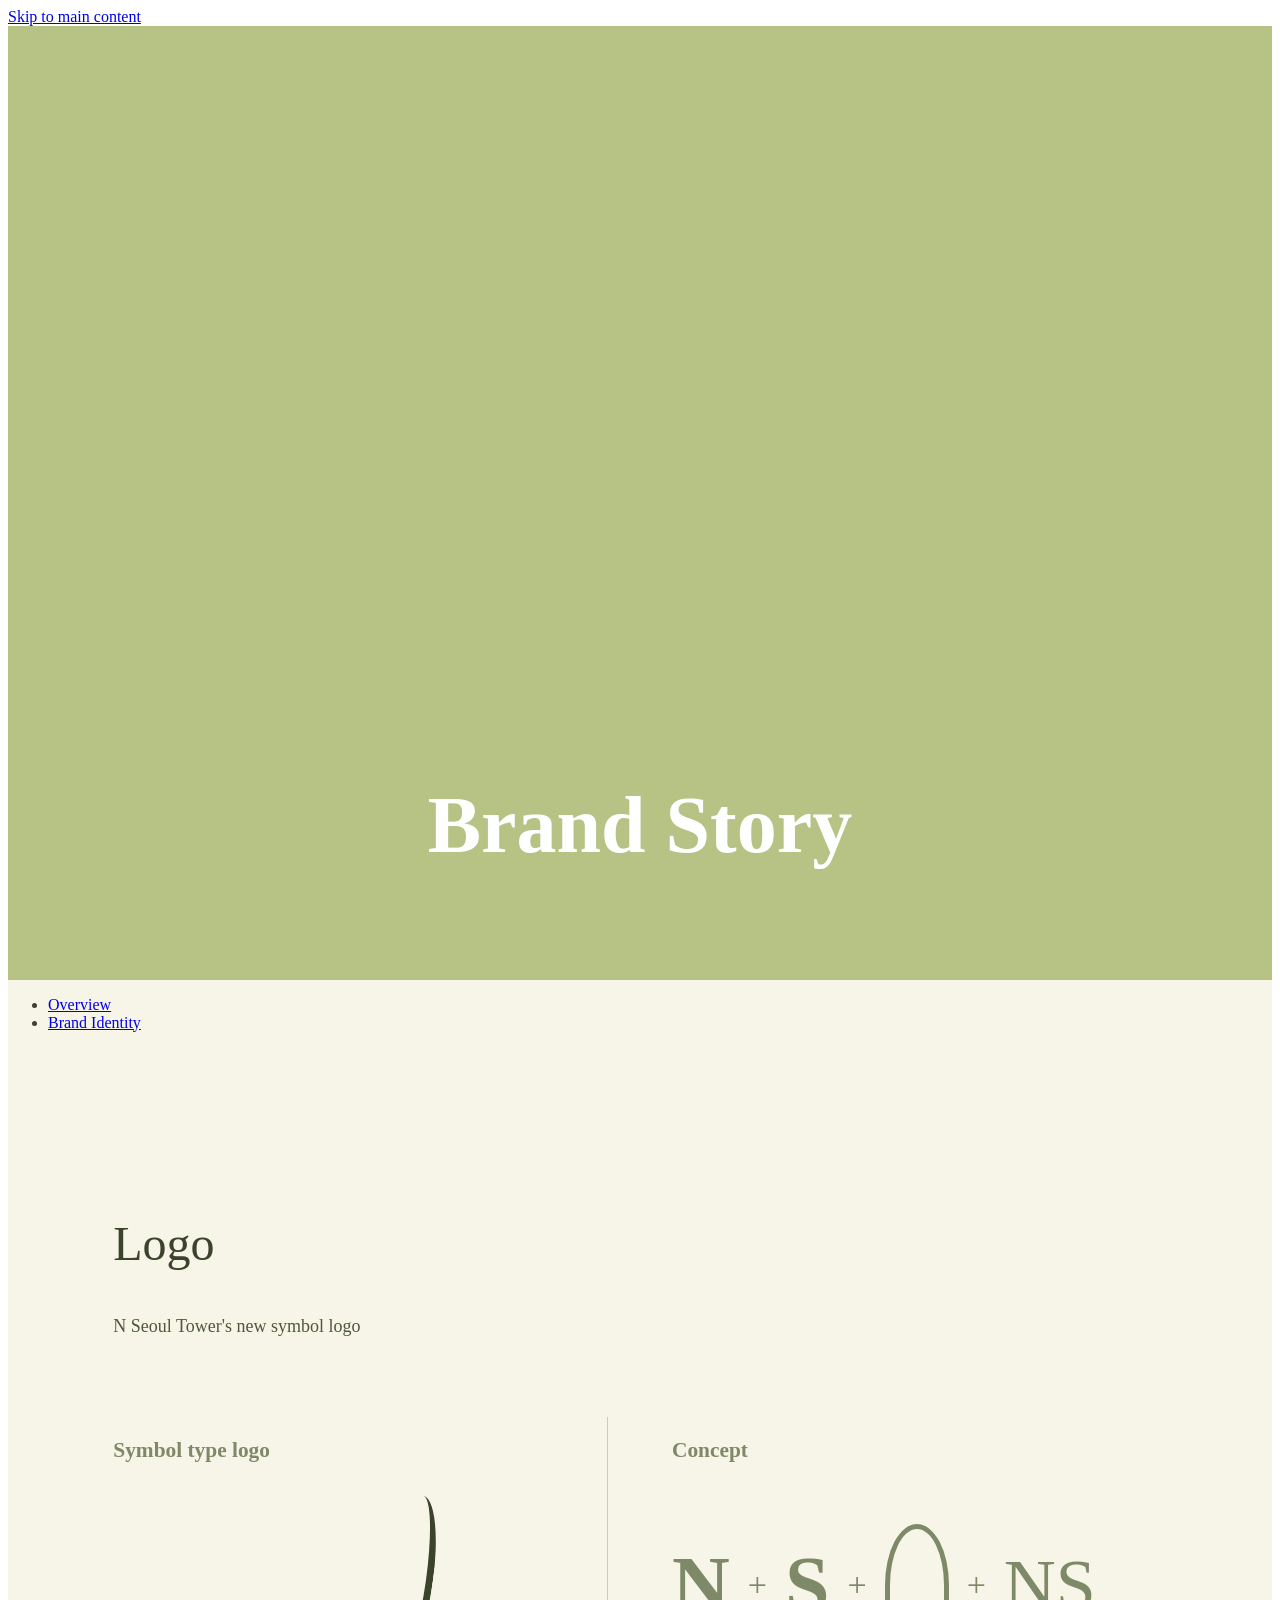
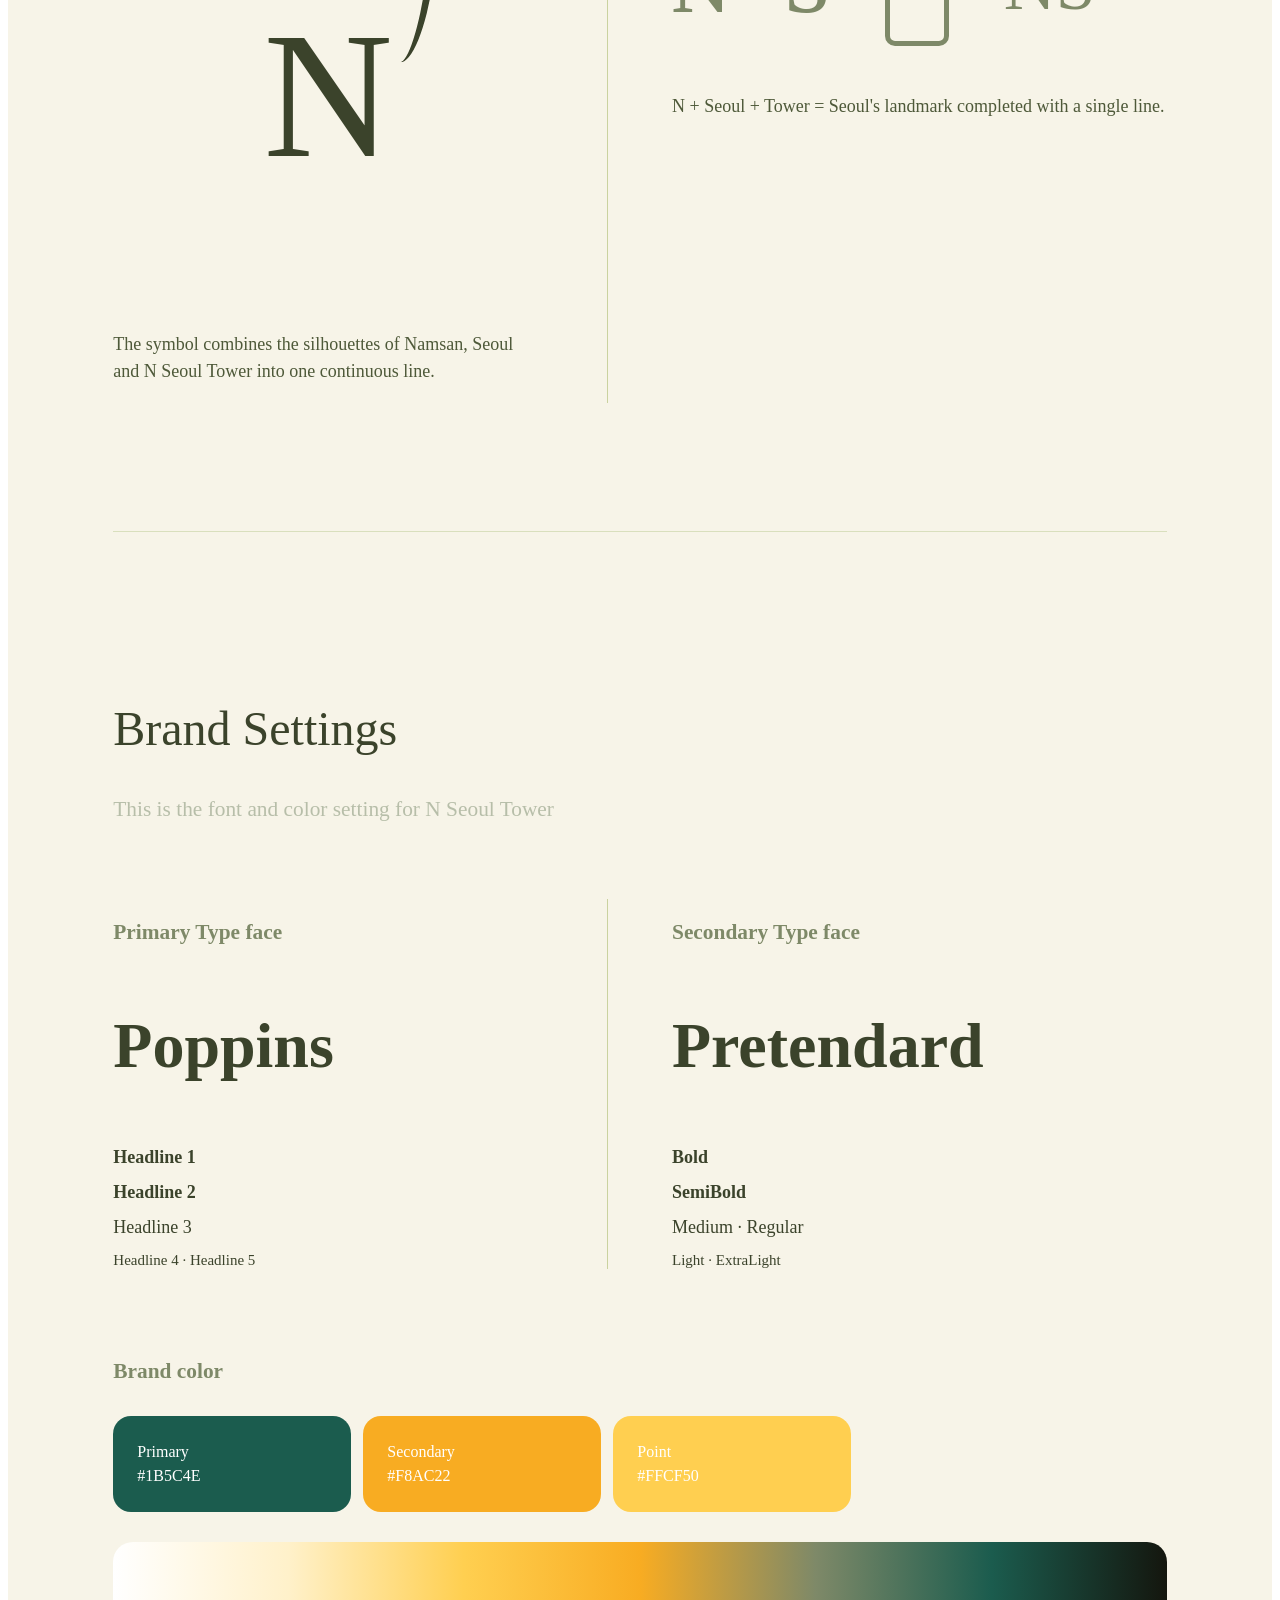
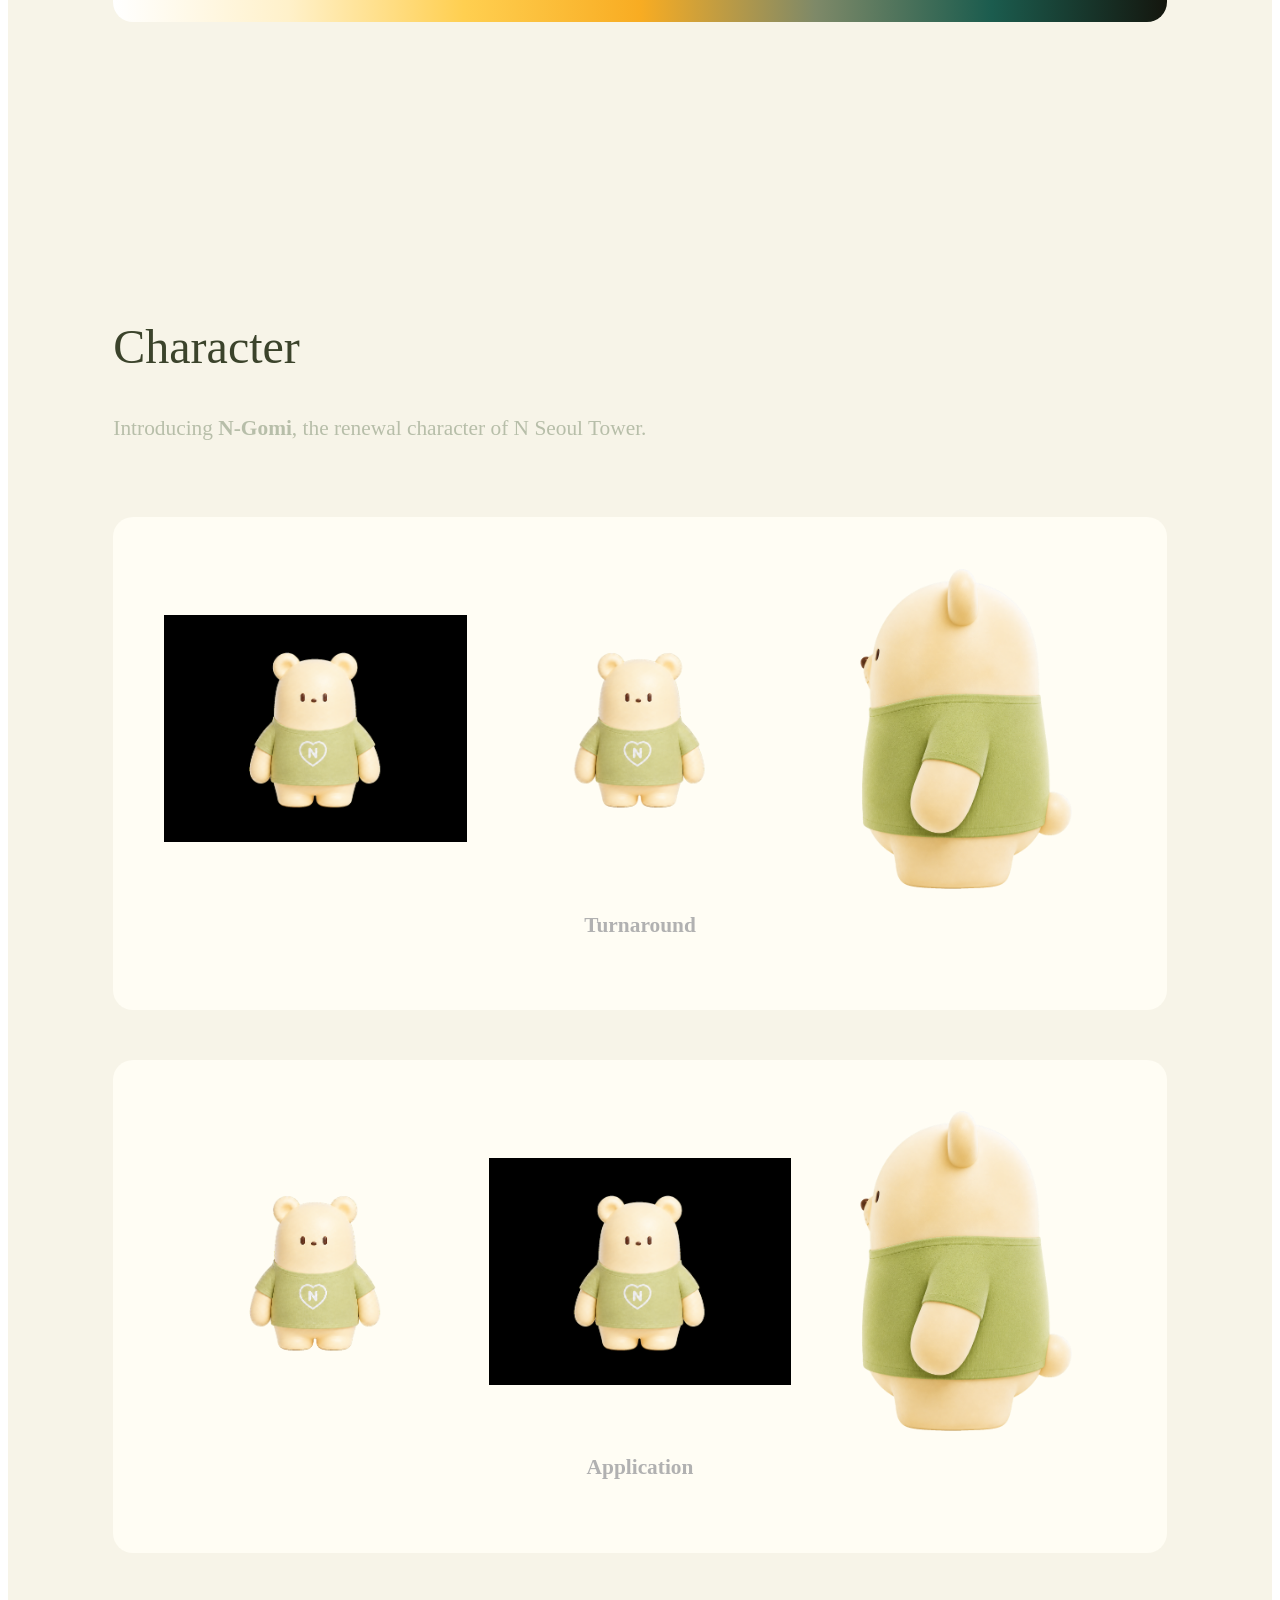
==== pages/brand_Identity.html @ c8fb91b7 "Add brand identity and history pages" ====
<!DOCTYPE html>
<html lang="en">
<head>
  <meta charset="UTF-8">
  <meta name="viewport" content="width=device-width, initial-scale=1.0">
  <title>Brand Identity | N Seoul Tower</title>
  <meta name="description" content="Explore the N Seoul Tower logo, typography, colors and N-Gomi character system.">
  <link rel="icon" type="image/svg+xml" href="../assets/favicon/favicon.svg">
  <link rel="stylesheet" href="../css/reset.css">
  <link rel="stylesheet" href="../css/common.css">
  <link rel="stylesheet" href="../css/brand_identity.css">
</head>
<body>
  <div class="site_wrapper" id="top">
    <a class="skip_link" href="#main_content">Skip to main content</a>
    <div data-sub-header></div>
    <main class="identity_page" id="main_content">
      <section class="identity_hero" aria-labelledby="identity_hero_title">
        <picture>
          <source media="(min-width: 834px)" srcset="../assets/main_visual/tablet/brand_story.webp">
          <img src="../assets/main_visual/mobile/brand_story.webp" alt="N Seoul Tower miniature scene" width="1920" height="1080">
        </picture>
        <h1 id="identity_hero_title">Brand Story</h1>
      </section>
      <nav class="subpage_tabs brand_tabs" aria-label="Brand story sections">
        <ul class="subpage_tabs_list">
          <li><a class="subpage_tab" href="./brand_story.html">Overview</a></li>
          <li><a class="subpage_tab" href="./brand_Identity.html" aria-current="page">Brand Identity</a></li>
        </ul>
      </nav>

      <section class="identity_section identity_logo" aria-labelledby="identity_logo_title" data-reveal-section>
        <header class="identity_heading"><h2 id="identity_logo_title">Logo</h2><p>N Seoul Tower's new symbol logo</p></header>
        <div class="identity_logo_grid">
          <article class="identity_logo_symbol"><h3>Symbol type logo</h3><div class="identity_mark" aria-label="N Seoul Tower symbol"><span>N</span><i></i></div><p>The symbol combines the silhouettes of Namsan, Seoul and N Seoul Tower into one continuous line.</p></article>
          <article class="identity_logo_concept"><h3>Concept</h3><div class="identity_formula"><b>N</b><span>+</span><b>S</b><span>+</span><i aria-hidden="true"></i><span>+</span><div class="identity_mini_mark">NS</div></div><p>N + Seoul + Tower = Seoul's landmark completed with a single line.</p></article>
        </div>
      </section>

      <section class="identity_section identity_settings" aria-labelledby="identity_settings_title" data-reveal-section>
        <header class="identity_heading"><h2 id="identity_settings_title">Brand Settings</h2><p>This is the font and color setting for N Seoul Tower</p></header>
        <div class="identity_type_grid">
          <article><h3>Primary Type face</h3><p class="type_display">Poppins</p><div class="type_samples"><b>Headline 1</b><strong>Headline 2</strong><span>Headline 3</span><small>Headline 4 · Headline 5</small></div></article>
          <article><h3>Secondary Type face</h3><p class="type_display type_pretendard">Pretendard</p><div class="type_samples"><b>Bold</b><strong>SemiBold</strong><span>Medium · Regular</span><small>Light · ExtraLight</small></div></article>
        </div>
        <article class="identity_colors"><h3>Brand color</h3><div class="identity_primary_colors"><span style="--swatch:#1b5c4e">Primary<br>#1B5C4E</span><span style="--swatch:#f8ac22">Secondary<br>#F8AC22</span><span style="--swatch:#ffcf50">Point<br>#FFCF50</span></div><div class="identity_color_scale" aria-label="Brand color scale"></div></article>
      </section>

      <section class="identity_section identity_character" aria-labelledby="identity_character_title" data-reveal-section>
        <header class="identity_heading"><h2 id="identity_character_title">Character</h2><p>Introducing <strong>N-Gomi</strong>, the renewal character of N Seoul Tower.</p></header>
        <article class="character_board"><div class="character_turn"><img src="../assets/brand_identity/hero.png" alt="Front view of N-Gomi" width="1365" height="1024"><img src="../assets/brand_identity/character_turn_2.png" alt="Side view of N-Gomi" width="1365" height="1024"><img src="../assets/brand_identity/character_turn_3.png" alt="Back view of N-Gomi" width="256" height="381"></div><h3>Turnaround</h3></article>
        <article class="character_board character_application"><div class="character_app_grid"><img src="../assets/brand_identity/character_turn_1.png" alt="N-Gomi application pose" width="342" height="256"><img src="../assets/brand_identity/hero.png" alt="N-Gomi basic application" width="1365" height="1024"><img src="../assets/brand_identity/character_turn_3.png" alt="N-Gomi rear application" width="256" height="381"></div><h3>Application</h3></article>
      </section>
    </main>
    <div data-common-footer></div><div data-quick-menu-mount></div><p class="link_status" data-link-status role="status" aria-live="polite"></p>
  </div>
  <script src="../js/common.js"></script>
  <script src="https://cdn.jsdelivr.net/npm/gsap@3.13.0/dist/gsap.min.js"></script>
  <script src="https://cdn.jsdelivr.net/npm/gsap@3.13.0/dist/ScrollTrigger.min.js"></script>
  <script src="../js/brand_pages.js"></script>
</body>
</html>
---- css/brand_identity.css ----
@charset "utf-8";
:root{--bi-bg:#f7f4e8;--bi-ink:#3b432b;--bi-muted:#b7bea9;--bi-green:#7e8968;--bi-card:#fffdf4}
.identity_page{overflow:hidden;background:var(--bi-bg);color:var(--bi-ink)}
.identity_hero{display:grid;place-items:center;min-height:clamp(520px,56.25vw,1080px);padding:100px 20px 48px;background:#b6c384;text-align:center}
.identity_hero picture{grid-area:1/1;display:block;width:min(72vw,1244px)}
.identity_hero img{width:100%;height:min(46vw,626px);object-fit:contain}
.identity_hero h1{grid-area:2/1;color:#fff;font-family:var(--font_title);font-size:clamp(48px,6.25vw,120px);font-weight:600;line-height:1}
.brand_tabs{position:sticky;top:0;z-index:20}
.identity_section{width:min(83.34%,1600px);margin-inline:auto;padding-block:clamp(88px,10vw,190px)}
.identity_heading{margin-bottom:clamp(48px,6vw,96px)}
.identity_heading h2{font-family:var(--font_title);font-size:clamp(42px,3.75vw,72px);font-weight:400;line-height:1.2}
.identity_heading p{margin-top:4px;color:var(--bi-muted);font-size:clamp(18px,1.67vw,32px)}
.identity_logo_grid,.identity_type_grid{display:grid;gap:clamp(40px,5vw,96px)}
.identity_logo_grid article,.identity_type_grid article{min-width:0}
.identity_logo h3,.identity_settings h3{margin-bottom:32px;color:var(--bi-green);font-family:var(--font_title);font-size:clamp(20px,1.67vw,32px)}
.identity_mark{position:relative;display:grid;place-items:center;width:min(72%,300px);aspect-ratio:3/4;margin:0 auto 36px;color:var(--bi-ink)}
.identity_mark span{font-family:var(--font_title);font-size:clamp(120px,14vw,260px);font-weight:500}
.identity_mark i{position:absolute;right:15%;top:0;width:12%;height:42%;border-right:7px solid;border-radius:50%;transform:rotate(8deg)}
.identity_logo p{color:#4e5939;font-size:18px;line-height:1.5}
.identity_formula{display:flex;flex-wrap:wrap;gap:18px;align-items:center;min-height:180px;color:var(--bi-green);font-family:var(--font_title)}
.identity_formula b{font-size:clamp(70px,6.25vw,120px)}.identity_formula span{font-size:34px}.identity_formula i{width:54px;height:112px;border:5px solid;border-radius:50% 50% 10px 10px}.identity_mini_mark{font-size:72px}
.identity_settings{border-top:1px solid #d9dfbd}
.type_display{font-family:var(--font_title);font-size:clamp(54px,5vw,96px);font-weight:600}.type_pretendard{font-family:var(--font_body)}
.type_samples{display:grid;gap:14px;margin-top:36px;font-size:clamp(18px,1.4vw,27px)}.type_samples>*{display:block}
.identity_colors{margin-top:90px}.identity_primary_colors{display:flex;flex-wrap:wrap;gap:12px}.identity_primary_colors span{min-width:190px;padding:24px;border-radius:18px;background:var(--swatch);color:#fff;line-height:1.5}
.identity_color_scale{height:80px;margin-top:30px;border-radius:20px;background:linear-gradient(90deg,#fff,#fff1ca,#ffcf50,#f8ac22,#7e8968,#1b5c4e,#14160e)}
.identity_character{padding-bottom:clamp(120px,14vw,260px)}
.character_board{margin-top:50px;padding:clamp(24px,4vw,70px);border-radius:20px;background:var(--bi-card);text-align:center}
.character_turn,.character_app_grid{display:grid;grid-template-columns:repeat(3,minmax(0,1fr));gap:22px;align-items:end}
.character_turn img,.character_app_grid img{width:100%;height:clamp(220px,25vw,420px);object-fit:contain}
.character_board h3{margin-top:24px;color:#b1b1b1;font-family:var(--font_title);font-size:clamp(20px,1.67vw,32px)}
@media(min-width:834px){.identity_logo_grid,.identity_type_grid{grid-template-columns:repeat(2,minmax(0,1fr))}.identity_logo_grid>:first-child,.identity_type_grid>:first-child{padding-right:clamp(30px,5vw,90px);border-right:1px solid #cad29f}}
@media(max-width:833px){.identity_hero picture{width:100%}.identity_hero img{height:360px}.identity_section{width:auto;margin:0 20px}.character_turn,.character_app_grid{grid-template-columns:1fr}.character_turn img,.character_app_grid img{height:260px}.identity_color_scale{height:180px;background:linear-gradient(#fff,#fff1ca,#ffcf50,#f8ac22,#7e8968,#1b5c4e,#14160e)}}
@media(prefers-reduced-motion:reduce){.identity_page *{animation:none!important;transition:none!important}}
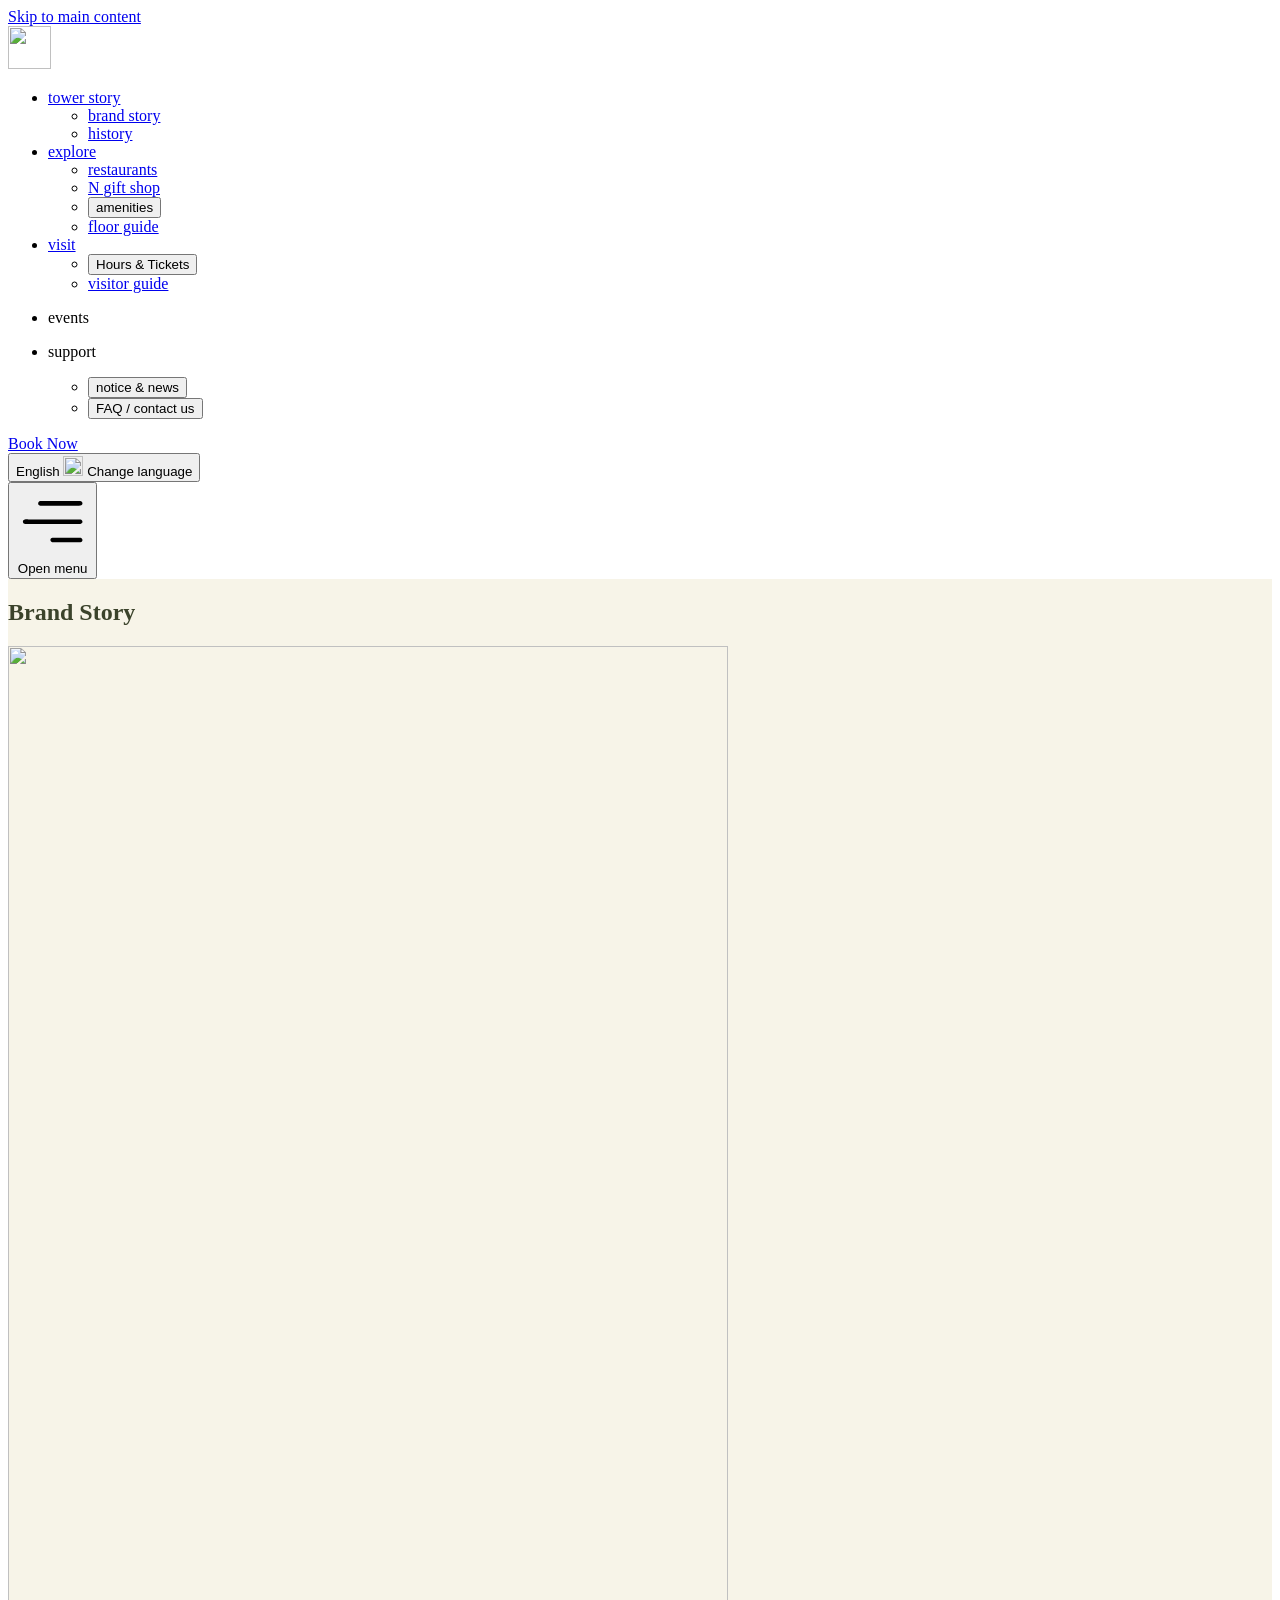
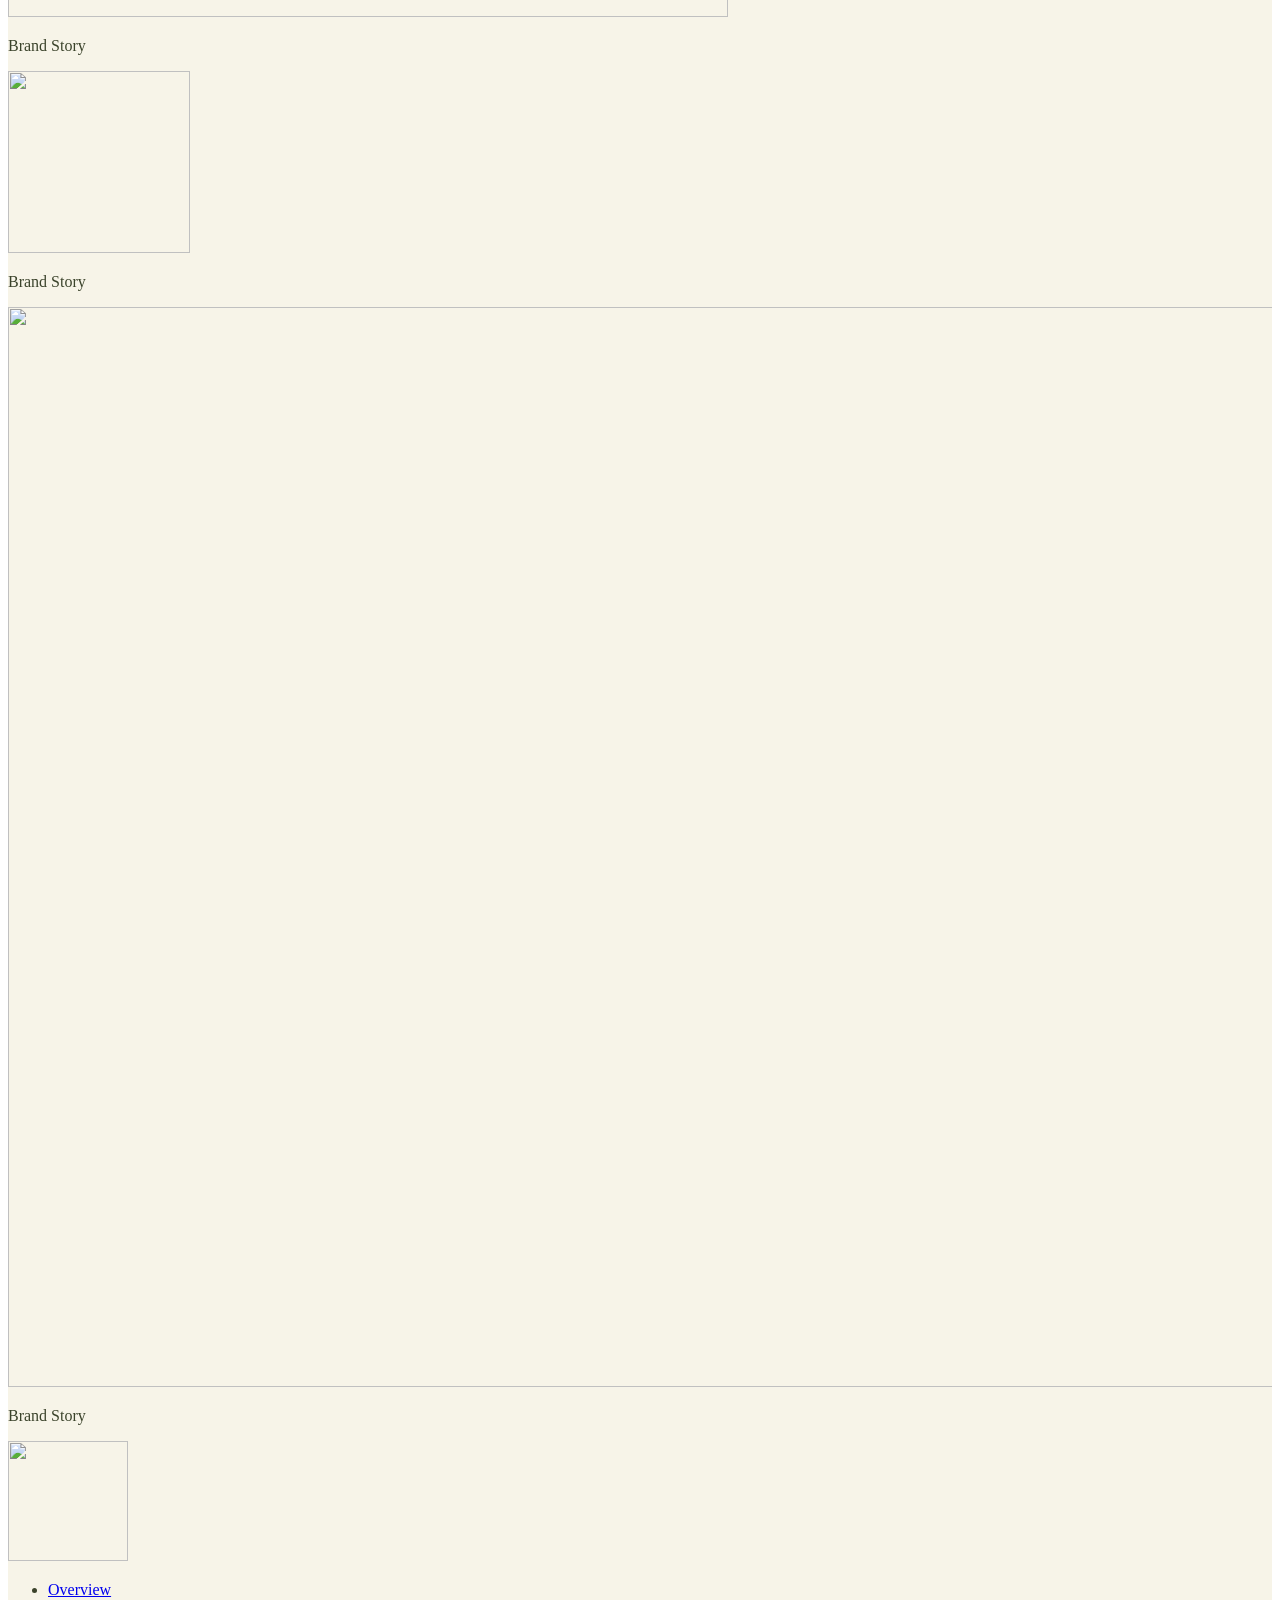
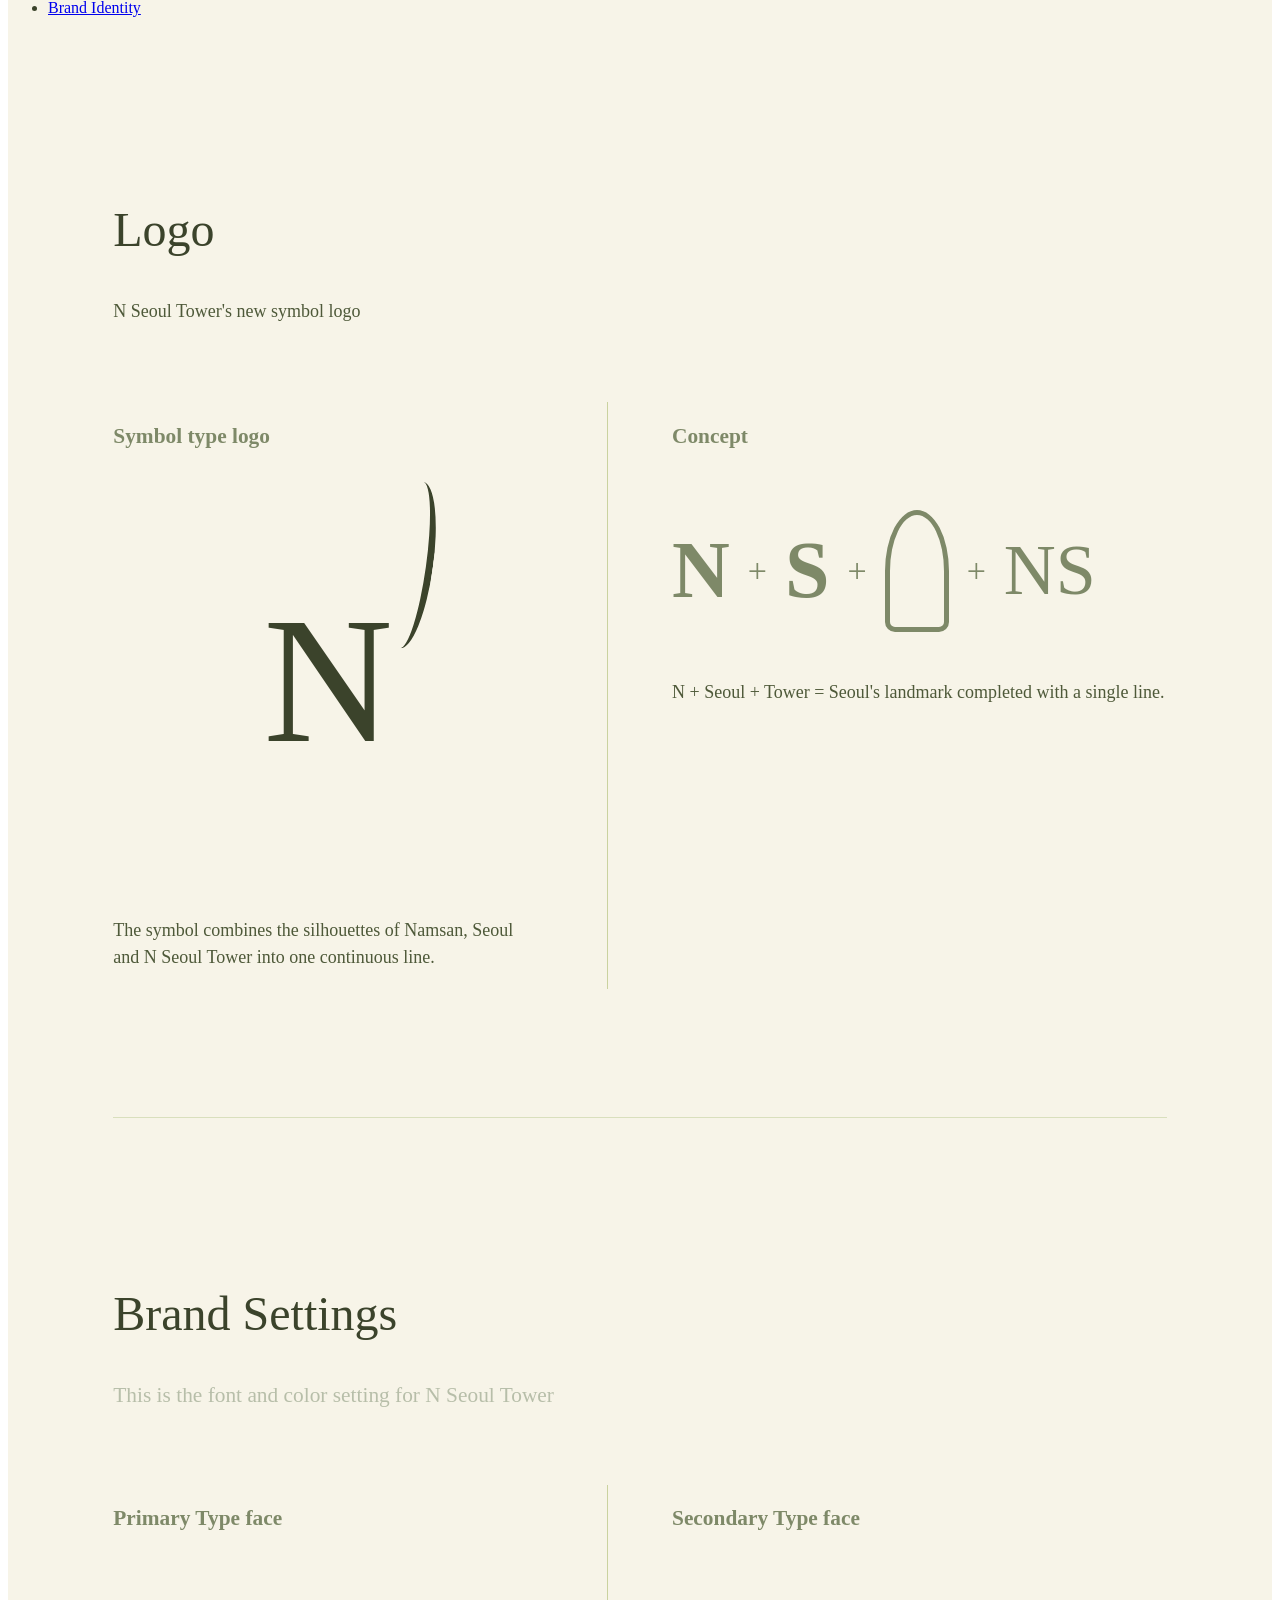
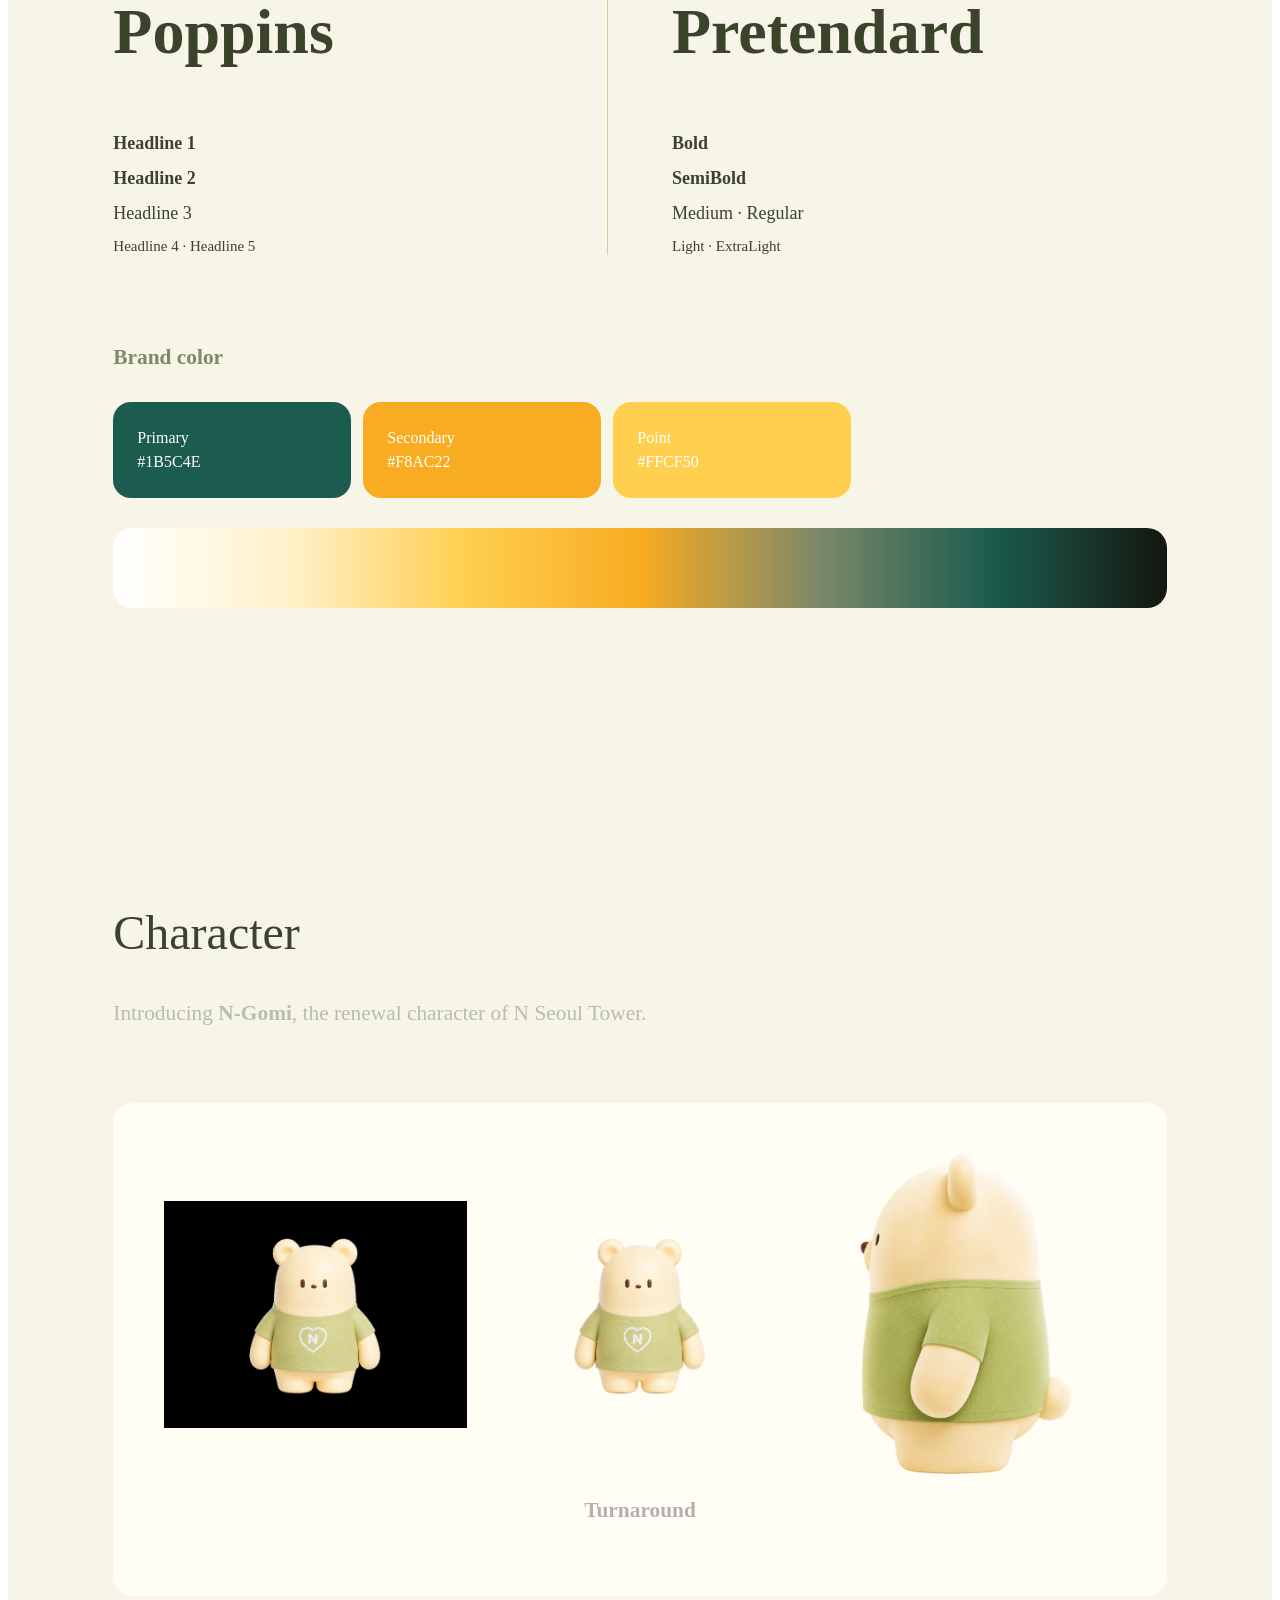
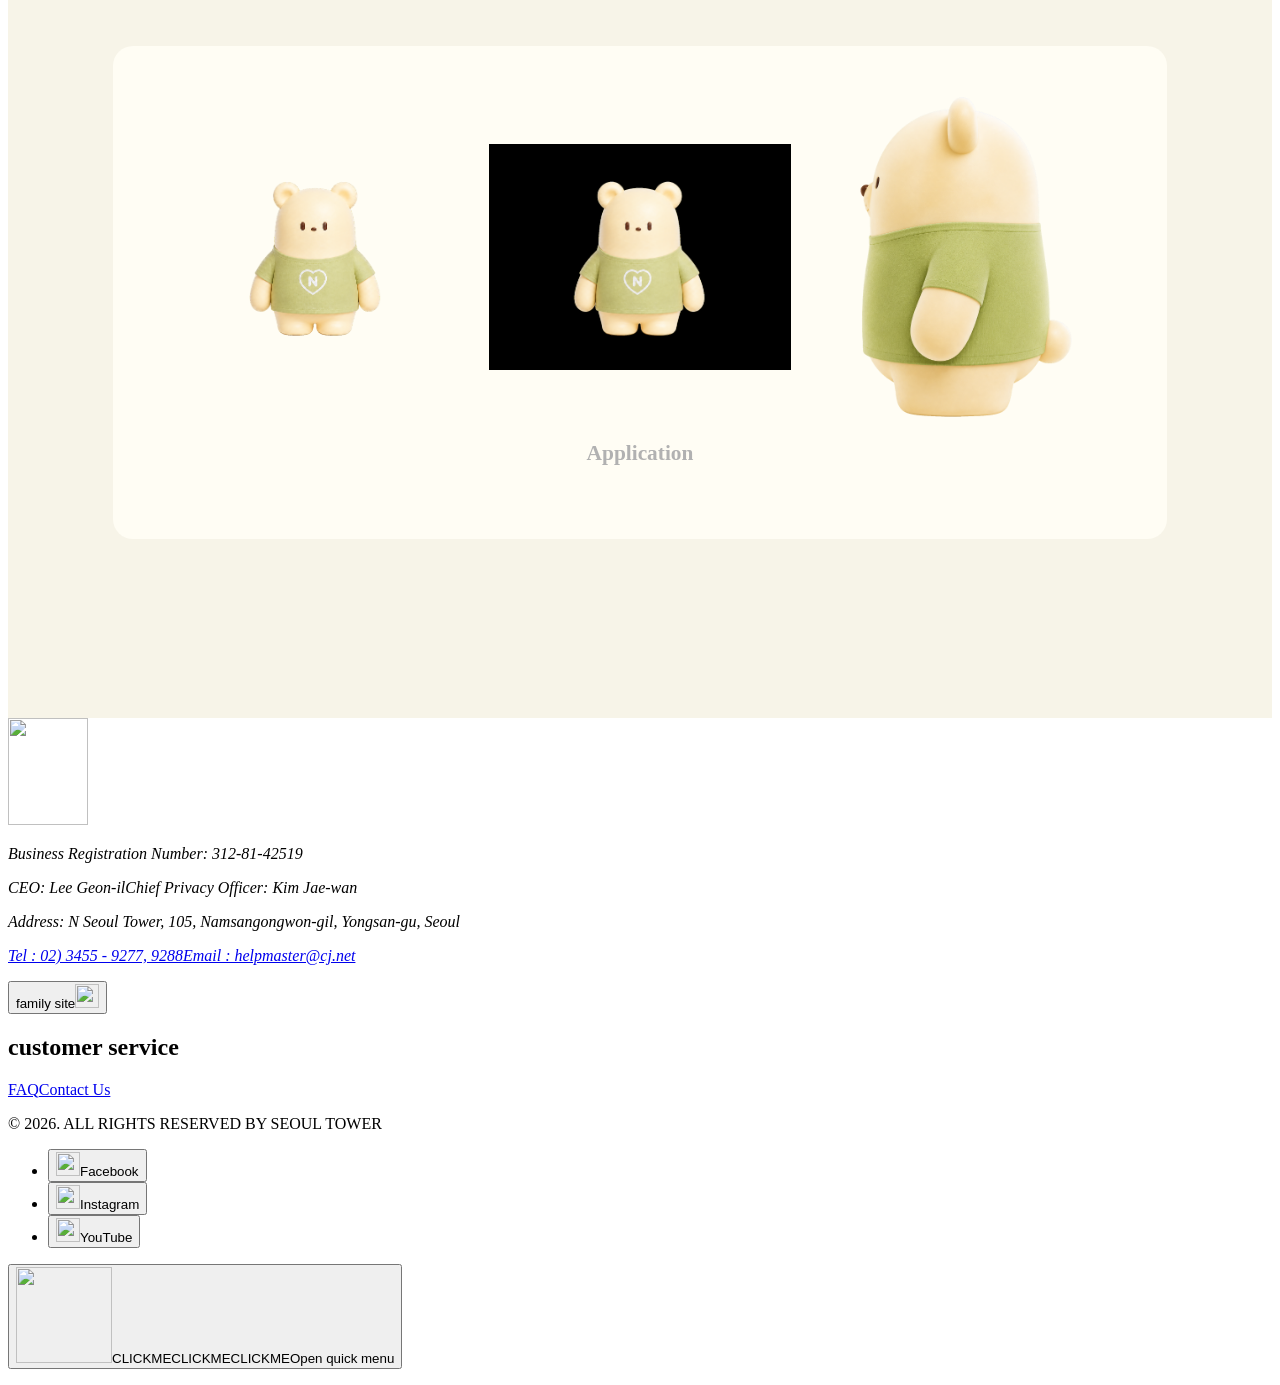
==== commit b7f2b5e0: "Connect history navigation and identity hero motion" ====
--- a/pages/brand_Identity.html
+++ b/pages/brand_Identity.html
@@ -8,19 +8,20 @@
   <link rel="icon" type="image/svg+xml" href="../assets/favicon/favicon.svg">
   <link rel="stylesheet" href="../css/reset.css">
   <link rel="stylesheet" href="../css/common.css">
+  <link rel="stylesheet" href="../css/main_visual.css">
   <link rel="stylesheet" href="../css/brand_identity.css">
 </head>
 <body>
   <div class="site_wrapper" id="top">
     <a class="skip_link" href="#main_content">Skip to main content</a>
     <div data-sub-header></div>
-    <main class="identity_page" id="main_content">
-      <section class="identity_hero" aria-labelledby="identity_hero_title">
-        <picture>
-          <source media="(min-width: 834px)" srcset="../assets/main_visual/tablet/brand_story.webp">
-          <img src="../assets/main_visual/mobile/brand_story.webp" alt="N Seoul Tower miniature scene" width="1920" height="1080">
-        </picture>
-        <h1 id="identity_hero_title">Brand Story</h1>
+    <main class="sub_content identity_page" id="main_content">
+      <section class="subpage_hero has_scroll_indicator mv_visual" aria-labelledby="identity_hero_title" data-mv-root data-mv-scene="brand_story">
+        <h1 class="subpage_hero_title" id="identity_hero_title">Brand Story</h1>
+        <div class="mv_mobile" aria-hidden="true"><span class="mv_mobile_skirt"></span><img class="mv_mobile_scene" src="../assets/main_visual/mobile/brand_story.webp" alt="" width="720" height="971"><p class="mv_mobile_title">Brand Story</p></div>
+        <div class="mv_tablet" aria-hidden="true"><img class="mv_tablet_cloud" src="../assets/main_visual/tablet/cloud.webp" alt="" width="182" height="182"><p class="mv_tablet_title">Brand Story</p><img class="mv_tablet_scene" src="../assets/main_visual/tablet/brand_story.webp" alt="" width="1920" height="1080"></div>
+        <div class="mv_stage" data-mv-stage aria-hidden="true"><p class="mv_title">Brand Story</p></div>
+        <span class="subpage_scroll_indicator" aria-hidden="true"><img src="../assets/icon/icon_chevron_down.svg" alt="" width="120" height="120"></span>
       </section>
       <nav class="subpage_tabs brand_tabs" aria-label="Brand story sections">
         <ul class="subpage_tabs_list">
@@ -55,6 +56,8 @@
     <div data-common-footer></div><div data-quick-menu-mount></div><p class="link_status" data-link-status role="status" aria-live="polite"></p>
   </div>
   <script src="../js/common.js"></script>
+  <script src="../js/main_visual.js"></script>
+  <script src="../js/main_visual_brand_story.js"></script>
   <script src="https://cdn.jsdelivr.net/npm/gsap@3.13.0/dist/gsap.min.js"></script>
   <script src="https://cdn.jsdelivr.net/npm/gsap@3.13.0/dist/ScrollTrigger.min.js"></script>
   <script src="../js/brand_pages.js"></script>
--- a/css/brand_identity.css
+++ b/css/brand_identity.css
@@ -1,10 +1,6 @@
 @charset "utf-8";
 :root{--bi-bg:#f7f4e8;--bi-ink:#3b432b;--bi-muted:#b7bea9;--bi-green:#7e8968;--bi-card:#fffdf4}
 .identity_page{overflow:hidden;background:var(--bi-bg);color:var(--bi-ink)}
-.identity_hero{display:grid;place-items:center;min-height:clamp(520px,56.25vw,1080px);padding:100px 20px 48px;background:#b6c384;text-align:center}
-.identity_hero picture{grid-area:1/1;display:block;width:min(72vw,1244px)}
-.identity_hero img{width:100%;height:min(46vw,626px);object-fit:contain}
-.identity_hero h1{grid-area:2/1;color:#fff;font-family:var(--font_title);font-size:clamp(48px,6.25vw,120px);font-weight:600;line-height:1}
 .brand_tabs{position:sticky;top:0;z-index:20}
 .identity_section{width:min(83.34%,1600px);margin-inline:auto;padding-block:clamp(88px,10vw,190px)}
 .identity_heading{margin-bottom:clamp(48px,6vw,96px)}
@@ -30,5 +26,5 @@
 .character_turn img,.character_app_grid img{width:100%;height:clamp(220px,25vw,420px);object-fit:contain}
 .character_board h3{margin-top:24px;color:#b1b1b1;font-family:var(--font_title);font-size:clamp(20px,1.67vw,32px)}
 @media(min-width:834px){.identity_logo_grid,.identity_type_grid{grid-template-columns:repeat(2,minmax(0,1fr))}.identity_logo_grid>:first-child,.identity_type_grid>:first-child{padding-right:clamp(30px,5vw,90px);border-right:1px solid #cad29f}}
-@media(max-width:833px){.identity_hero picture{width:100%}.identity_hero img{height:360px}.identity_section{width:auto;margin:0 20px}.character_turn,.character_app_grid{grid-template-columns:1fr}.character_turn img,.character_app_grid img{height:260px}.identity_color_scale{height:180px;background:linear-gradient(#fff,#fff1ca,#ffcf50,#f8ac22,#7e8968,#1b5c4e,#14160e)}}
+@media(max-width:833px){.identity_section{width:auto;margin:0 20px}.character_turn,.character_app_grid{grid-template-columns:1fr}.character_turn img,.character_app_grid img{height:260px}.identity_color_scale{height:180px;background:linear-gradient(#fff,#fff1ca,#ffcf50,#f8ac22,#7e8968,#1b5c4e,#14160e)}}
 @media(prefers-reduced-motion:reduce){.identity_page *{animation:none!important;transition:none!important}}
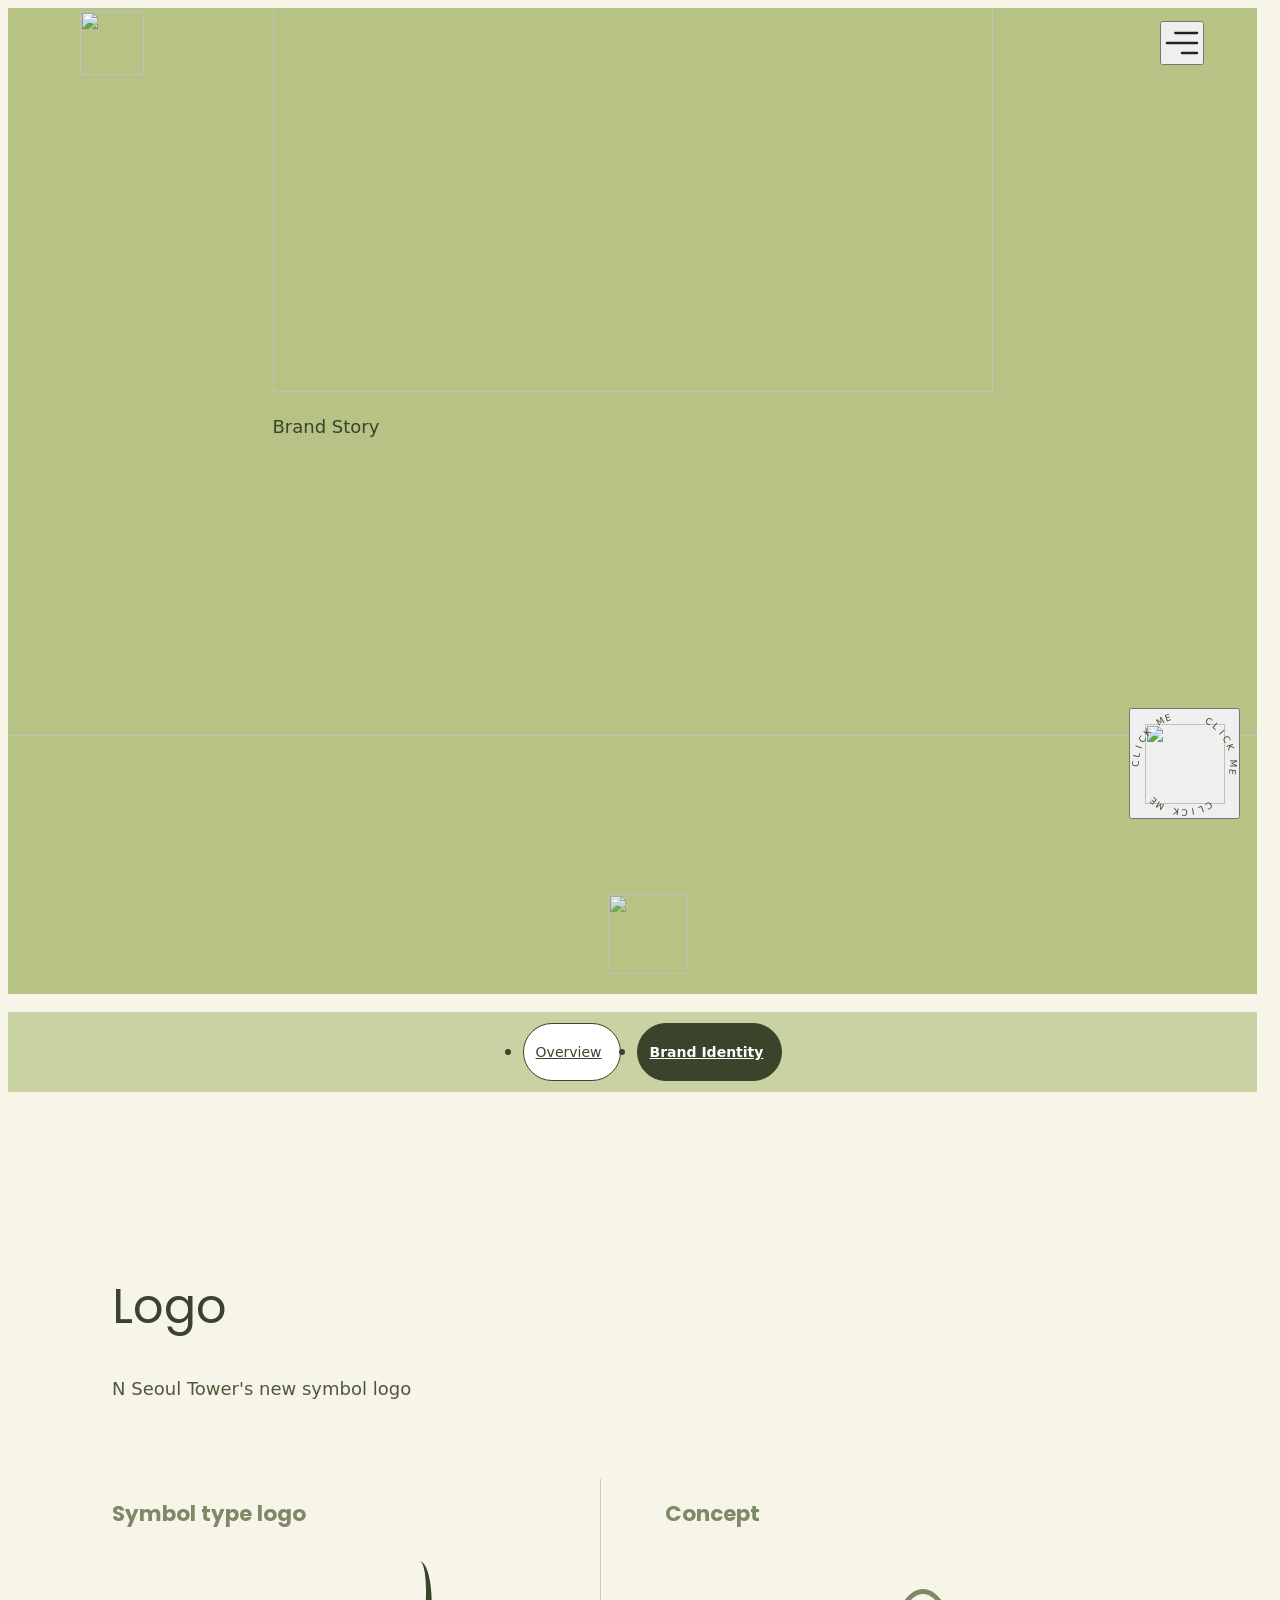
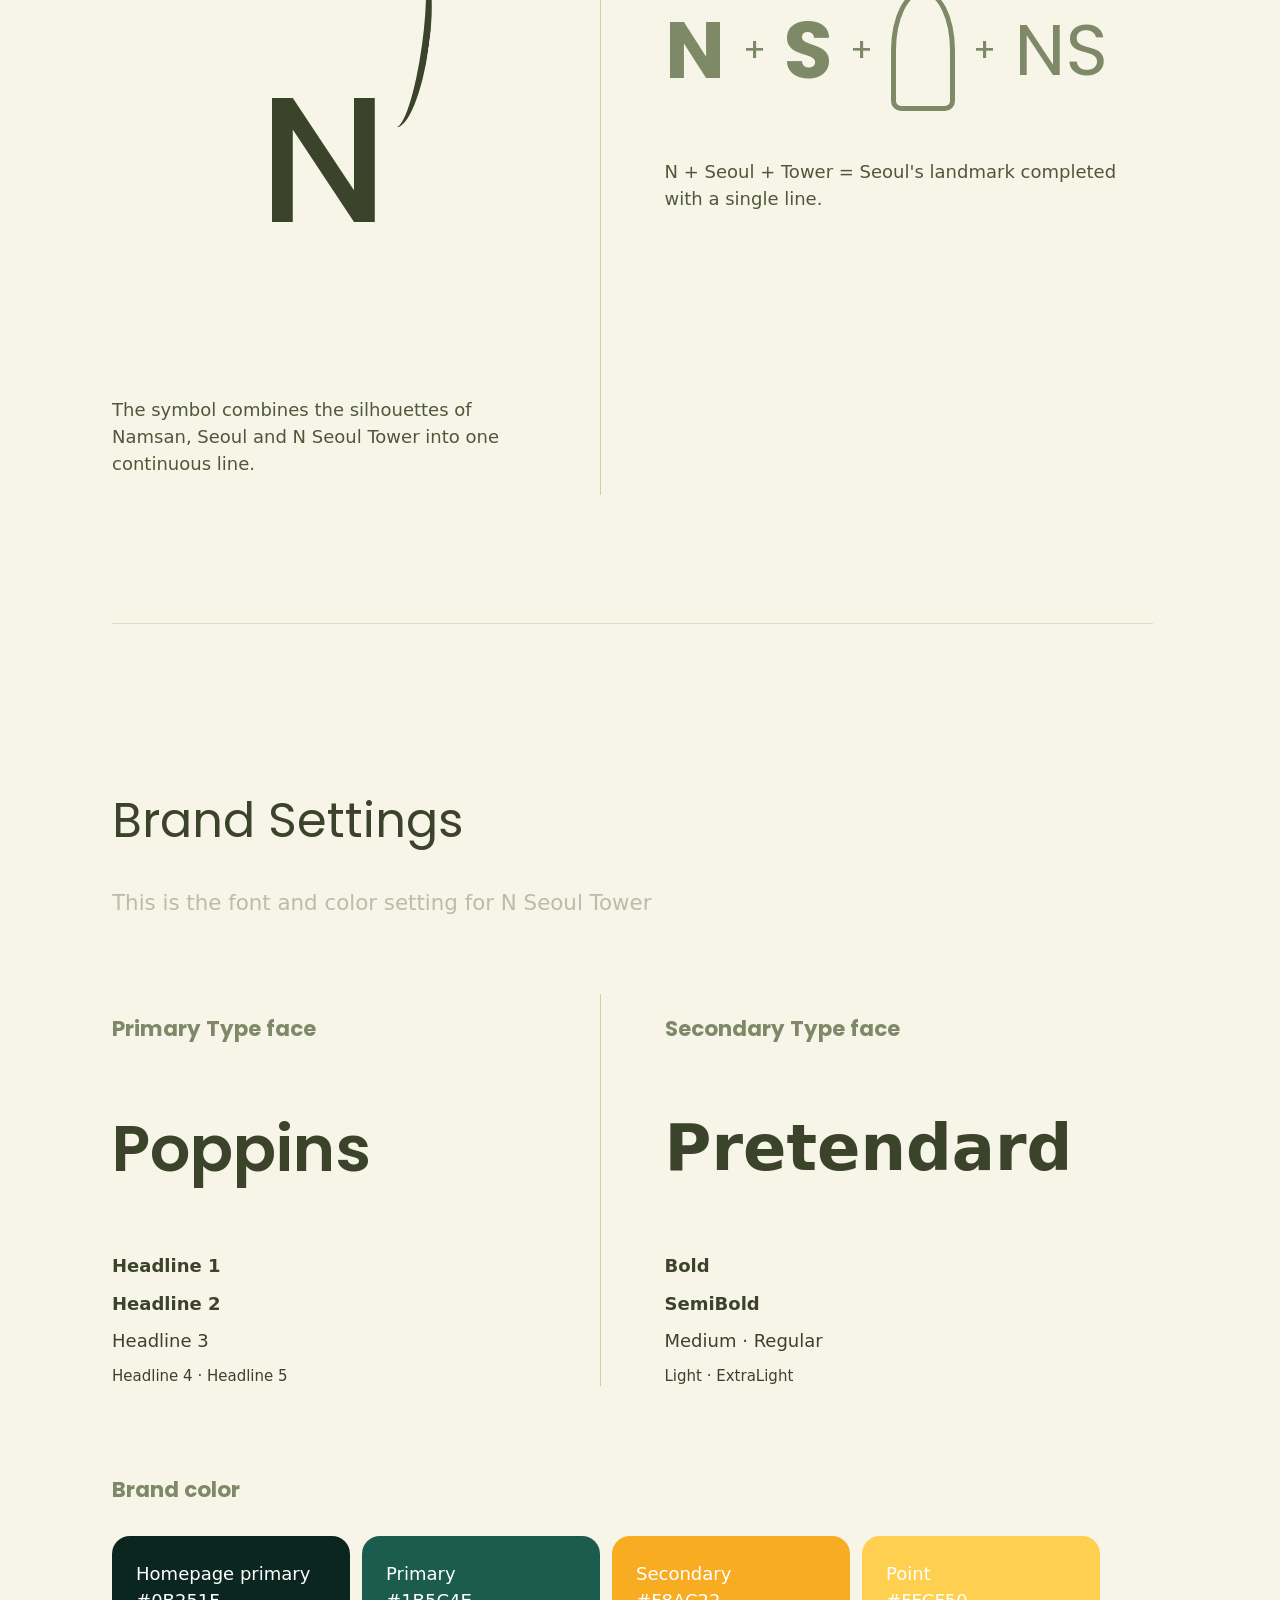
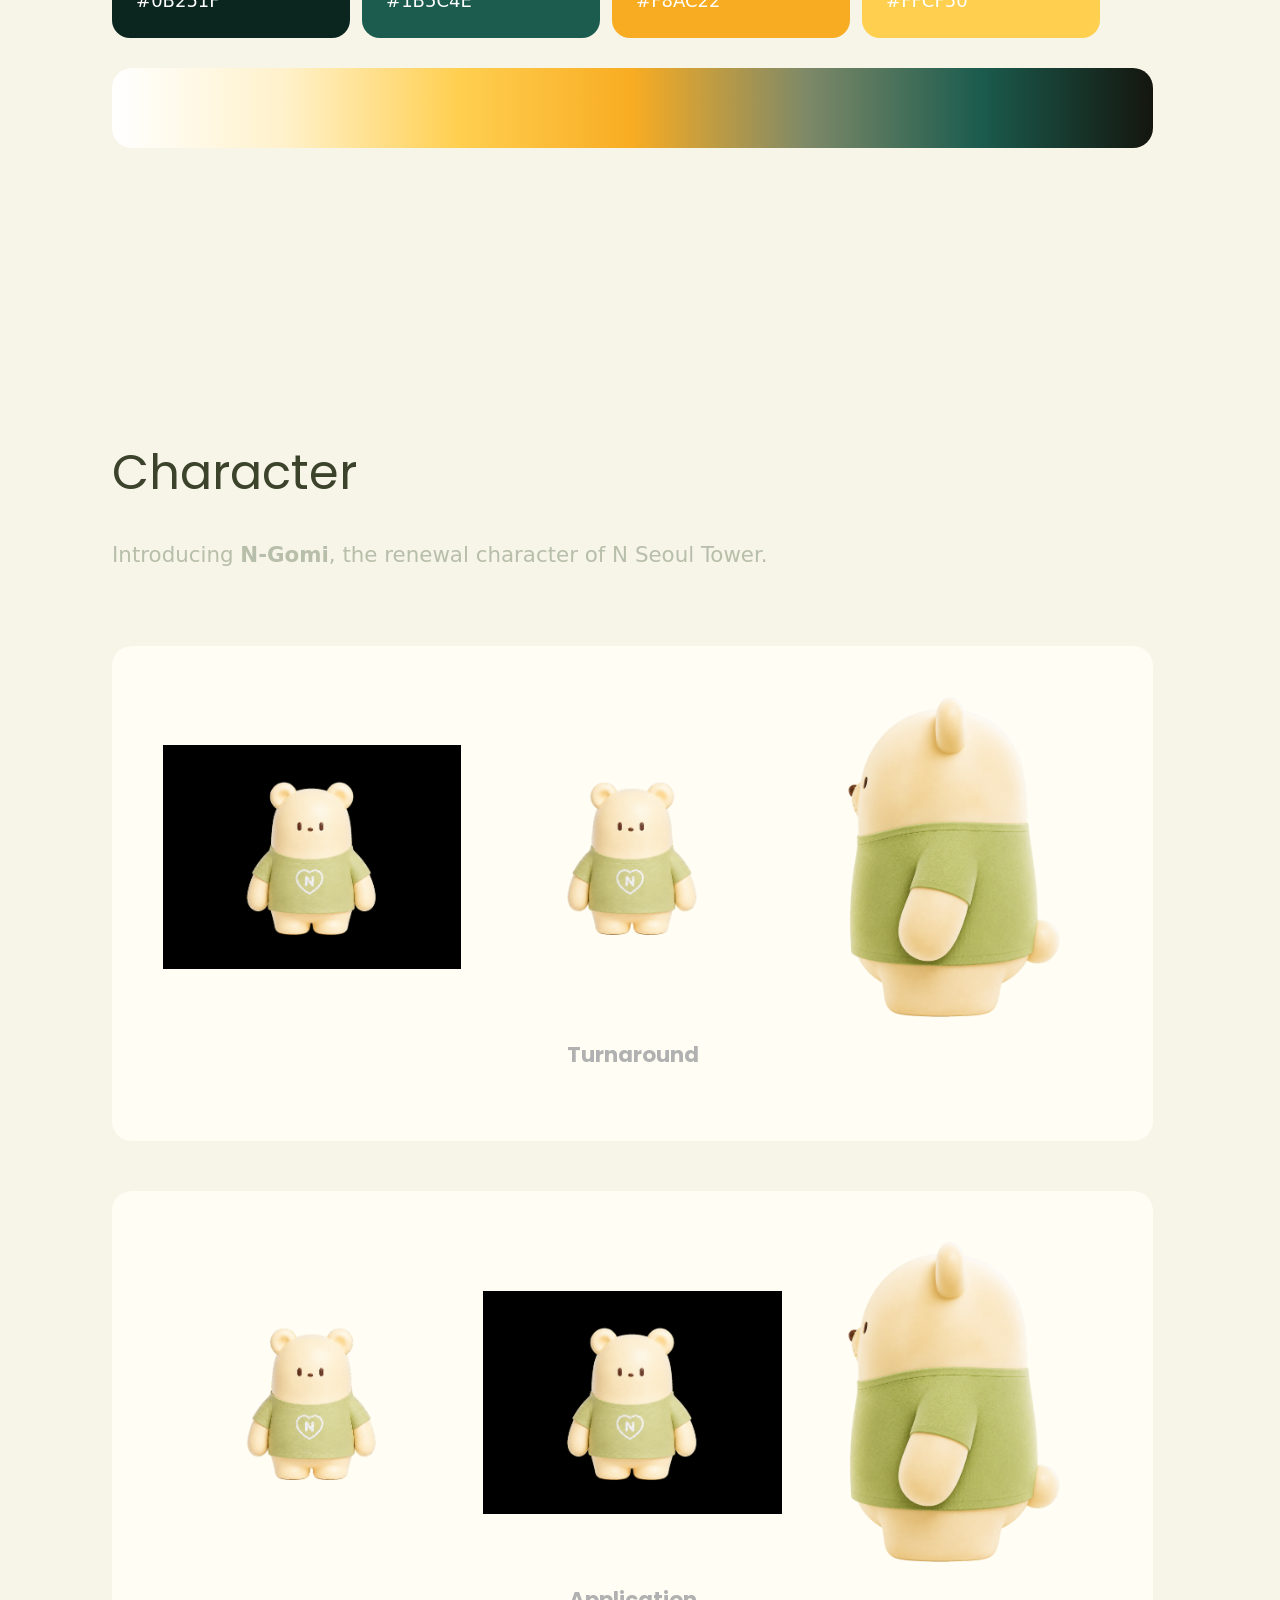
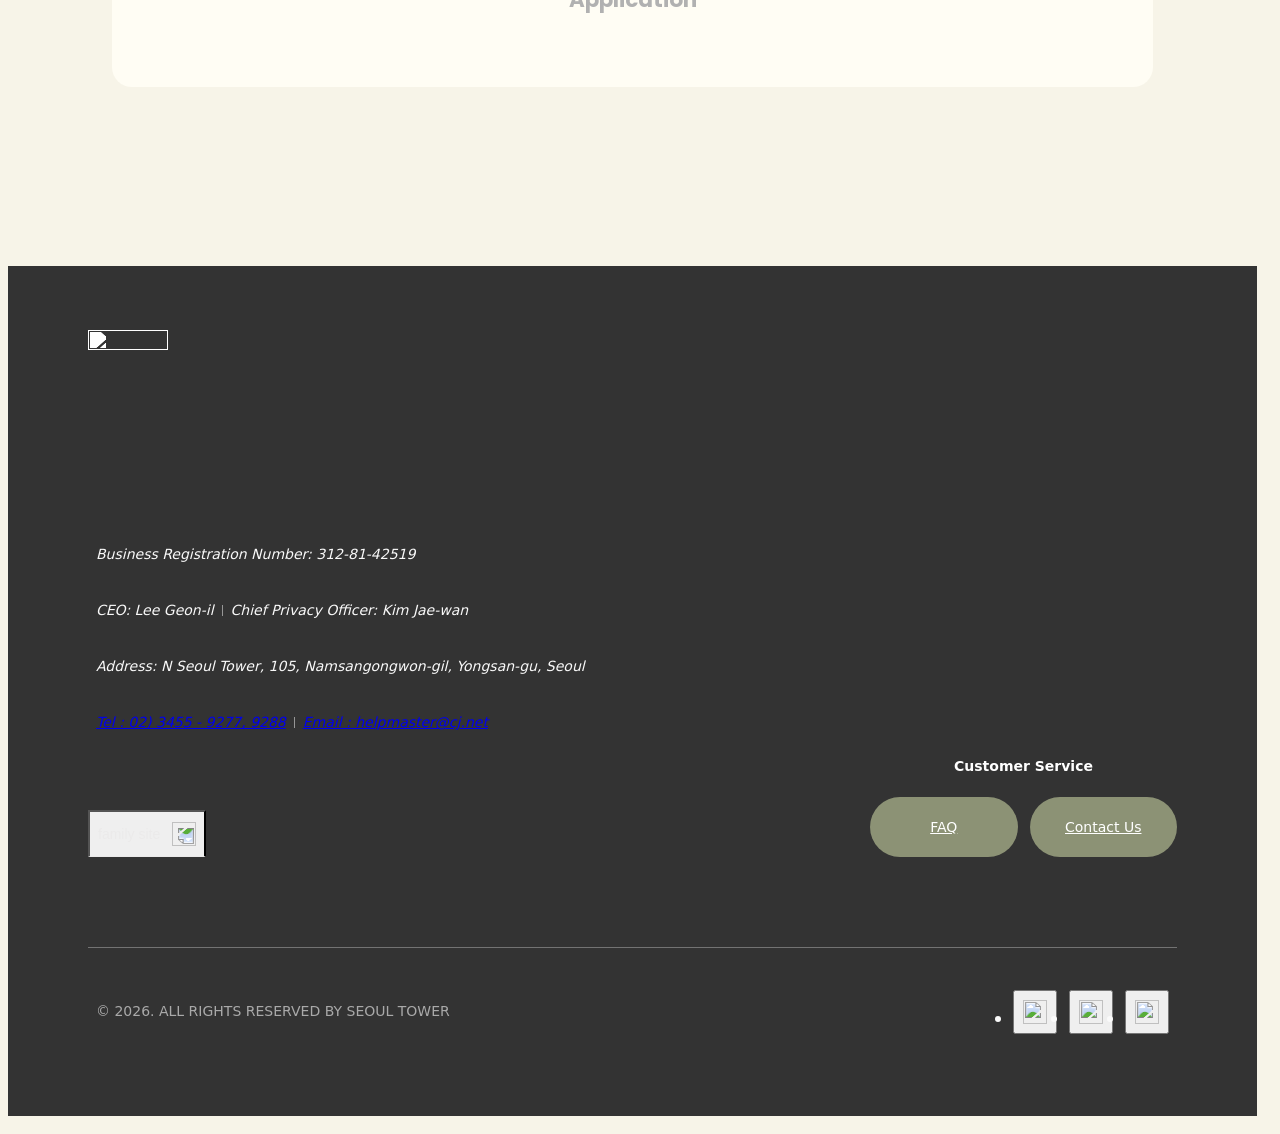
==== commit 4453465c: "Polish history and brand page details" ====
--- a/pages/brand_Identity.html
+++ b/pages/brand_Identity.html
@@ -44,7 +44,7 @@
           <article><h3>Primary Type face</h3><p class="type_display">Poppins</p><div class="type_samples"><b>Headline 1</b><strong>Headline 2</strong><span>Headline 3</span><small>Headline 4 · Headline 5</small></div></article>
           <article><h3>Secondary Type face</h3><p class="type_display type_pretendard">Pretendard</p><div class="type_samples"><b>Bold</b><strong>SemiBold</strong><span>Medium · Regular</span><small>Light · ExtraLight</small></div></article>
         </div>
-        <article class="identity_colors"><h3>Brand color</h3><div class="identity_primary_colors"><span style="--swatch:#1b5c4e">Primary<br>#1B5C4E</span><span style="--swatch:#f8ac22">Secondary<br>#F8AC22</span><span style="--swatch:#ffcf50">Point<br>#FFCF50</span></div><div class="identity_color_scale" aria-label="Brand color scale"></div></article>
+        <article class="identity_colors"><h3>Brand color</h3><div class="identity_primary_colors"><span style="--swatch:#0b251f">Homepage primary<br>#0B251F</span><span style="--swatch:#1b5c4e">Primary<br>#1B5C4E</span><span style="--swatch:#f8ac22">Secondary<br>#F8AC22</span><span style="--swatch:#ffcf50">Point<br>#FFCF50</span></div><div class="identity_color_scale" aria-label="Brand color scale"></div></article>
       </section>
 
       <section class="identity_section identity_character" aria-labelledby="identity_character_title" data-reveal-section>
--- a/css/common.css
+++ b/css/common.css
@@ -0,0 +1,3047 @@
+@charset "utf-8";
+
+/* ==========================================================================
+   common — design tokens, fonts, shared components
+   토큰 값은 Figma (develope) 개발 시안 5개 페이지 > main 프레임에서 확인한 실제 값입니다.
+   ========================================================================== */
+
+/* --------------------------------------------------------------------------
+   fonts
+   -------------------------------------------------------------------------- */
+@import url("https://cdn.jsdelivr.net/gh/orioncactus/pretendard@v1.3.9/dist/web/static/pretendard.min.css");
+@import url("https://fonts.googleapis.com/css2?family=Jost:wght@500&family=Montserrat:wght@700&family=Poppins:wght@500;600;700&display=swap");
+
+@font-face {
+  font-family: "GmarketSansNumber";
+  src: url("../fonts/woff/GmarketSansTTFLight.woff") format("woff");
+  font-weight: 200;
+  font-style: normal;
+  font-display: swap;
+  size-adjust: 93%;
+  unicode-range: U+0030-0039;
+}
+
+@font-face {
+  font-family: "GmarketSansNumber";
+  src: url("../fonts/woff/GmarketSansTTFMedium.woff") format("woff");
+  font-weight: 400;
+  font-style: normal;
+  font-display: swap;
+  size-adjust: 93%;
+  unicode-range: U+0030-0039;
+}
+
+@font-face {
+  font-family: "GmarketSansNumber";
+  src: url("../fonts/woff/GmarketSansTTFBold.woff") format("woff");
+  font-weight: 500;
+  font-style: normal;
+  font-display: swap;
+  size-adjust: 93%;
+  unicode-range: U+0030-0039;
+}
+
+/* Pretendard 라틴 / 기호 구간 self-host (v1.3.9 dynamic-subset 91번 조각)
+   위 @import 로 받는 CDN 전체 파일은 굵기당 약 750KB 입니다. 화면에 실제로 쓰이는
+   영문과 - / 같은 기호는 아래 20KB 파일에서 가져오도록 @import 뒤에 다시 선언합니다.
+   같은 family / weight 는 나중 선언이 이기므로 이 구간만 로컬 파일이 쓰이고,
+   여기 없는 한글 등은 그대로 CDN 파일이 담당합니다.
+   라이선스: SIL OFL 1.1 (fonts/Pretendard-OFL.txt) */
+@font-face {
+  font-family: "Pretendard";
+  src:
+    url("../fonts/woff2/Pretendard-Regular.subset.woff2") format("woff2"),
+    url("../fonts/woff/Pretendard-Regular.subset.woff") format("woff");
+  font-weight: 400;
+  font-style: normal;
+  font-display: swap;
+  unicode-range: U+20-22, U+27-2a, U+2c-39, U+3a-3b, U+3f, U+41-4e, U+4f-5d,
+    U+61-7b, U+7d, U+a0-a1, U+ab, U+ad-ae, U+b7, U+bb, U+bf, U+2013-2014,
+    U+201c-201d, U+2122, U+ac00, U+ace0, U+ae30, U+b2e4, U+b85c, U+b9ac,
+    U+c0ac, U+c2a4, U+c2dc, U+c774, U+c778, U+c9c0, U+d558;
+}
+
+@font-face {
+  font-family: "Pretendard";
+  src:
+    url("../fonts/woff2/Pretendard-Medium.subset.woff2") format("woff2"),
+    url("../fonts/woff/Pretendard-Medium.subset.woff") format("woff");
+  font-weight: 500;
+  font-style: normal;
+  font-display: swap;
+  unicode-range: U+20-22, U+27-2a, U+2c-39, U+3a-3b, U+3f, U+41-4e, U+4f-5d,
+    U+61-7b, U+7d, U+a0-a1, U+ab, U+ad-ae, U+b7, U+bb, U+bf, U+2013-2014,
+    U+201c-201d, U+2122, U+ac00, U+ace0, U+ae30, U+b2e4, U+b85c, U+b9ac,
+    U+c0ac, U+c2a4, U+c2dc, U+c774, U+c778, U+c9c0, U+d558;
+}
+
+/* --------------------------------------------------------------------------
+   tokens
+   -------------------------------------------------------------------------- */
+:root {
+  /* color — surface */
+  --color_bg: #f7f4e8;
+  --color_bg_hero: #fff5dc;
+  --color_surface: #ffffff;
+  --color_surface_card: #fffdf8;
+  --color_surface_goods: #f9f9f9;
+
+  /* color — text */
+  --color_text: #212121;
+  --color_text_white: #ffffff;
+  --color_text_hero: #eab451;
+
+  /* color — brand */
+  --color_primary_800: #0b251f;
+  --color_primary_600: #1b5c4e;
+  --color_primary_deep: #1e4c43;
+  --color_primary_400: #3a786b;
+  --color_new_primary_100: #edf0e0;
+  --color_new_primary_400: #b6c384;
+  --color_new_primary_500: #a4b465;
+  --color_new_primary_600: #839051;
+  --color_new_primary_800: #424828;
+  --color_new_secondary_500: #626f47;
+  --color_new_secondary_600: #4e5939;
+  --color_new_secondary_700: #3b432b;
+
+  /* color — accent */
+  --color_secondary_400: #f9bd4e;
+  --color_secondary_500: #f8ac22;
+  --color_point_200: #ffecb9;
+  --color_point_400: #ffd973;
+  --color_point_800: #ffaf04;
+
+  /* color — gray */
+  --color_gray_50: #fafafa;
+  --color_gray_200: #e4e4e4;
+  --color_gray_300: #d4d4d4;
+  --color_gray_600: #5a5a5a;
+  --color_gray_800: #272727;
+
+  /* color — line / footer */
+  --color_line_goods: #ececec;
+  --color_footer_bg: #333333;
+  --color_footer_btn: #8c9275;
+  --color_footer_line: #ebeaea;
+
+  /* color — course card */
+  --color_course_surface_1: rgba(255, 239, 195, 0.37);
+  --color_course_surface: rgba(27, 92, 78, 0.2);
+  --color_course_sub_1: #6f8148;
+  --color_course_sub: #99a67e;
+
+  /* font family */
+  --font_title: "GmarketSansNumber", "Poppins", "Pretendard", system-ui, sans-serif;
+  --font_body: "GmarketSansNumber", "Pretendard", system-ui, sans-serif;
+  --font_display: "GmarketSansNumber", "Montserrat", "Poppins", sans-serif;
+  --font_logo: "GmarketSansNumber", "Jost", "Poppins", sans-serif;
+  /* 숫자는 GmarketSans 로 쓰되, 사이에 들어가는 - / 같은 구분기호는 Pretendard 로 되돌립니다. */
+  --font_sep: "Pretendard", system-ui, sans-serif;
+
+  /* font size — mobile first */
+  --fs_h2: 32px;
+  --fs_h2_label: 16px;
+  --fs_card_title: 24px;
+  --fs_card_label: 15px;
+  --fs_course_title: 22px;
+  --fs_body_lg: 16px;
+  --fs_body: 15px;
+  --fs_sm: 14px;
+  --fs_xs: 13px;
+  --fs_hero_value: 22px;
+  --fs_hero_label: 13px;
+
+  /* radius */
+  --radius_sm: 8px;
+  --radius_md: 12px;
+  --radius_lg: 16px;
+  --radius_xl: 20px;
+  --radius_2xl: 24px;
+  --radius_round: 999px;
+
+  /* layout */
+  --page_pad: 20px;
+  --content_max: 1600px;
+  --section_space: 88px;
+  --header_height: 64px;
+  --subpage_tabs_height: 68px;
+
+  /* motion */
+  --ease_out: cubic-bezier(0.22, 0.61, 0.36, 1);
+  --duration: 320ms;
+
+  /* 메뉴 열림 시 스크롤바가 사라지며 생기는 폭 차이 보정값 (기본 0) */
+  --scrollbar_gap: 0px;
+}
+
+@media (min-width: 834px) {
+  :root {
+    --fs_h2: 40px;
+    --fs_h2_label: 18px;
+    --fs_card_title: 28px;
+    --fs_card_label: 16px;
+    --fs_course_title: 26px;
+    --fs_body_lg: 18px;
+    --fs_body: 16px;
+    --fs_hero_value: 26px;
+    --fs_hero_label: 14px;
+    --page_pad: 40px;
+    --section_space: 120px;
+  }
+}
+
+@media (min-width: 1280px) {
+  :root {
+    --fs_h2: 48px;
+    --fs_h2_label: 20px;
+    --fs_card_title: 36px;
+    --fs_card_label: 18px;
+    --fs_course_title: 32px;
+    --fs_body_lg: 20px;
+    --fs_body: 18px;
+    --fs_sm: 16px;
+    --fs_xs: 14px;
+    --fs_hero_value: 28px;
+    --fs_hero_label: 14px;
+    --page_pad: 80px;
+    --section_space: 160px;
+    --header_height: 86px;
+  }
+}
+
+@media (min-width: 1920px) {
+  :root {
+    --page_pad: 160px;
+    --section_space: 180px;
+  }
+}
+
+/* --------------------------------------------------------------------------
+   base
+   -------------------------------------------------------------------------- */
+html {
+  scroll-behavior: smooth;
+  /* 스크롤바 자리를 항상 확보해, 메뉴를 열어 스크롤을 잠가도 폭이 변하지 않게 합니다. */
+  scrollbar-gutter: stable;
+}
+
+body {
+  background-color: var(--color_bg);
+  color: var(--color_text);
+  font-family: var(--font_body);
+  font-size: var(--fs_body);
+  line-height: 1.3;
+  overflow-x: clip;
+  /* scrollbar-gutter 미지원 브라우저용 보정 (지원 브라우저에서는 0) */
+  padding-right: var(--scrollbar_gap);
+}
+
+/* course.css의 영문 전용 폰트 스택에서도 숫자 글리프는 공통 설정을 우선합니다. */
+html .course_page .course_description {
+  font-family: "GmarketSansNumber", "Open Sans", var(--font_body);
+}
+
+.site_wrapper {
+  position: relative;
+  overflow-x: clip;
+}
+
+.page_container {
+  width: min(100% - var(--page_pad) * 2, var(--content_max));
+  margin-inline: auto;
+}
+
+/* --------------------------------------------------------------------------
+   a11y helpers
+   -------------------------------------------------------------------------- */
+.visually_hidden {
+  position: absolute;
+  overflow: hidden;
+  clip: rect(0 0 0 0);
+  clip-path: inset(50%);
+  width: 1px;
+  height: 1px;
+  margin: -1px;
+  padding: 0;
+  white-space: nowrap;
+}
+
+.skip_link {
+  position: absolute;
+  top: 0;
+  left: 0;
+  z-index: 200;
+  padding: 12px 20px;
+  border-radius: 0 0 var(--radius_sm) 0;
+  background-color: var(--color_primary_800);
+  color: var(--color_text_white);
+  transform: translateY(-120%);
+  transition: transform 160ms var(--ease_out);
+}
+
+.skip_link:focus-visible {
+  transform: translateY(0);
+}
+
+:where(a, button, [tabindex]):focus-visible {
+  outline: 3px solid var(--color_primary_deep);
+  outline-offset: 3px;
+  border-radius: 4px;
+}
+
+/* --------------------------------------------------------------------------
+   section title (label + h2)
+   -------------------------------------------------------------------------- */
+.section_head {
+  display: flex;
+  flex-direction: column;
+  gap: 4px;
+}
+
+.section_head_label {
+  font-family: var(--font_body);
+  font-size: var(--fs_h2_label);
+  font-weight: 400;
+  line-height: 1.3;
+}
+
+.section_title {
+  font-family: var(--font_title);
+  font-size: var(--fs_h2);
+  font-weight: 600;
+  line-height: 1.2;
+  color: var(--color_text);
+}
+
+.section_desc {
+  font-family: var(--font_body);
+  font-size: var(--fs_body);
+  font-weight: 300;
+  line-height: 1.3;
+}
+
+/* --------------------------------------------------------------------------
+   buttons
+   공통 규칙: 최소 클릭 영역 44px, focus-visible 3px, hover 는 명도 변화 1가지만
+   -------------------------------------------------------------------------- */
+.btn {
+  display: inline-flex;
+  align-items: center;
+  justify-content: center;
+  gap: 4px;
+  min-height: 44px;
+  padding: 12px 20px;
+  border-radius: var(--radius_round);
+  font-family: var(--font_body);
+  font-size: var(--fs_sm);
+  line-height: 1.2;
+  transition: background-color var(--duration) var(--ease_out),
+    border-color var(--duration) var(--ease_out), opacity var(--duration) var(--ease_out);
+}
+
+.btn_icon {
+  width: 19px;
+  height: 19px;
+  flex-shrink: 0;
+  transition: transform var(--duration) var(--ease_out);
+}
+
+.btn:hover .btn_icon {
+  transform: translateX(3px);
+}
+
+/* filled — olive */
+.btn_olive {
+  background-color: var(--color_new_secondary_500);
+  color: var(--color_text_white);
+}
+
+.btn_olive:hover {
+  background-color: #55613c;
+}
+
+.btn_olive:active {
+  background-color: #47522f;
+}
+
+/* filled — deep green */
+.btn_green {
+  background-color: var(--color_primary_400);
+  color: var(--color_text_white);
+}
+
+.btn_green:hover {
+  background-color: #2f6559;
+}
+
+.btn_green:active {
+  background-color: #275649;
+}
+
+/* filled — light olive */
+.btn_light_olive {
+  background-color: var(--color_new_primary_600);
+  color: var(--color_text_white);
+}
+
+.btn_light_olive:hover {
+  background-color: #6f7b43;
+}
+
+/* filled — yellow */
+.btn_yellow {
+  background-color: var(--color_secondary_500);
+  color: var(--color_text_white);
+  font-size: var(--fs_body_lg);
+  padding: 10px 24px;
+  border-radius: 50px;
+}
+
+.btn_yellow:hover {
+  background-color: #e09512;
+}
+
+/* outline — hero booking */
+.btn_stroke {
+  padding: 12px 20px;
+  border: 1px solid var(--color_point_400);
+  border-radius: 100px;
+  background-color: rgba(255, 255, 255, 0.2);
+  backdrop-filter: blur(10px);
+  color: var(--color_secondary_400);
+  font-size: var(--fs_sm);
+}
+
+.btn_stroke:hover {
+  background-color: rgba(255, 255, 255, 0.42);
+}
+
+/* soft — event / footer "view more" */
+.btn_soft {
+  width: 100%;
+  min-height: 44px;
+  padding: 8px 16px;
+  border-radius: 30px;
+  background-color: rgba(199, 204, 143, 0.3);
+  color: var(--color_primary_800);
+  font-size: var(--fs_body);
+  line-height: 1.3;
+}
+
+.btn_soft:hover {
+  background-color: rgba(199, 204, 143, 0.55);
+}
+
+/* circle — next */
+.btn_circle {
+  display: inline-flex;
+  align-items: center;
+  justify-content: center;
+  width: 72px;
+  height: 72px;
+  flex-shrink: 0;
+  border: 1px solid var(--color_gray_800);
+  border-radius: 50px;
+  background-color: rgba(190, 190, 190, 0.2);
+  backdrop-filter: blur(4.4px);
+  transition: background-color var(--duration) var(--ease_out);
+}
+
+.btn_circle img {
+  width: 32px;
+  height: 28px;
+  transition: transform var(--duration) var(--ease_out);
+}
+
+.btn_circle:hover {
+  background-color: rgba(190, 190, 190, 0.42);
+}
+
+.btn_circle:hover img {
+  transform: translateX(3px);
+}
+
+@media (min-width: 1280px) {
+  .btn_circle {
+    width: 100px;
+    height: 100px;
+  }
+
+  .btn_circle img {
+    width: 44px;
+    height: 39px;
+  }
+}
+
+/* 링크 목적지가 확정되지 않은 CTA — 클릭은 막지 않고 회색 텍스트로만 구분합니다. */
+/* [data-pending-link][aria-disabled="true"],
+[data-pending-link][aria-disabled="true"]:hover {
+  color: #999;
+} */
+
+/* 어두운 배경 위(글로벌 메뉴 / 푸터 / 퀵메뉴 / 레스토랑 배너)에서는 밝은 회색을 사용합니다. */
+.global_menu [data-pending-link][aria-disabled="true"],
+.global_menu [data-pending-link][aria-disabled="true"]:hover,
+.site_footer [data-pending-link][aria-disabled="true"],
+.site_footer [data-pending-link][aria-disabled="true"]:hover,
+.quick_menu [data-pending-link][aria-disabled="true"],
+.quick_menu [data-pending-link][aria-disabled="true"]:hover,
+.restaurant_section [data-pending-link][aria-disabled="true"],
+.restaurant_section [data-pending-link][aria-disabled="true"]:hover {
+  color: #999;
+}
+
+/* 이동할 페이지가 없는 영역을 회색 텍스트로 표시합니다.
+   서브페이지 GNB 의 events / support 그룹에 사용합니다. */
+.txt_gray,
+.txt_gray .site_gnb_title,
+.txt_gray .site_gnb_link,
+.txt_gray .site_gnb_link:hover {
+  color: #999999;
+}
+.gnb_title.txt_gray{color:#999;}
+/* --------------------------------------------------------------------------
+   media placeholder — 이미지 로딩 전 비율 유지 / 로드 실패 대체 배경
+   -------------------------------------------------------------------------- */
+.media {
+  position: relative;
+  overflow: hidden;
+  background-color: var(--color_new_primary_100);
+}
+
+.media > img {
+  width: 100%;
+  height: 100%;
+  object-fit: cover;
+}
+
+.media.is_contain > img {
+  object-fit: contain;
+}
+
+.media.has_error {
+  background-color: var(--color_gray_200);
+}
+
+.media.has_error > img {
+  visibility: hidden;
+}
+
+/* --------------------------------------------------------------------------
+   empty state
+   -------------------------------------------------------------------------- */
+.empty_state {
+  display: flex;
+  flex-direction: column;
+  align-items: center;
+  gap: 12px;
+  width: 100%;
+  padding: 48px 20px;
+  border-radius: var(--radius_xl);
+  background-color: rgba(255, 255, 255, 0.5);
+  color: var(--color_primary_800);
+  font-size: var(--fs_body);
+  text-align: center;
+}
+
+/* --------------------------------------------------------------------------
+   site header
+   -------------------------------------------------------------------------- */
+/* 헤더는 히어로 위에 고정하고 스크롤 방향에 따라 노출 상태를 전환합니다. */
+.site_header {
+  position: fixed;
+  top: 0;
+  left: 0;
+  z-index: 120;
+  width: 100%;
+  padding-right: var(--scrollbar_gap);
+  padding-top: 20px;
+  pointer-events: none;
+  transform: translateY(0);
+  transition: transform var(--duration) var(--ease_out);
+  will-change: transform;
+}
+/* 스크롤 시 배경 처리는 헤더가 항상 떠 있는 모바일·태블릿에서만 사용합니다.
+   데스크톱(1280px 이상)은 배경 없이 콘텐츠 위에 그대로 얹힙니다. */
+@media (max-width: 1279px) {
+  .site_header.is_scrolled {
+    background-color: rgba(247, 244, 232, 0.7);
+    -webkit-backdrop-filter: blur(1px);
+    backdrop-filter: blur(1px);
+  }
+}
+
+/* 헤더 숨김은 데스크톱(1280px 이상)에서만 적용합니다.
+   모바일·태블릿에서는 메뉴 버튼 접근성을 위해 헤더가 항상 보이게 둡니다.
+   common.js 의 initStickyHeader 는 두 화면 모두에서 클래스를 계속 토글하므로,
+   화면 폭이 바뀌면 별도 처리 없이 곧바로 각 동작으로 돌아갑니다. */
+@media (min-width: 1280px) {
+  .site_header.is_hidden {
+    transform: translateY(calc(-100% - 1px));
+  }
+}
+
+.site_header.is_menu_open {
+  transform: translateY(0);
+}
+.site_header.is_menu_open.is_scrolled{
+  background-color: rgba(247, 244, 232, 0);
+  -webkit-backdrop-filter: blur(0px);
+  backdrop-filter: blur(0px);
+}
+
+.site_header_inner > * {
+  pointer-events: auto;
+}
+
+.site_header_inner {
+  display: flex;
+  align-items: center;
+  justify-content: space-between;
+  height: 64px;
+}
+
+.brand_logo {
+  display: inline-flex;
+  width: 64px;
+  height: 64px;
+}
+
+.brand_logo img {
+  width: 100%;
+  height: 100%;
+}
+
+.menu_toggle {
+  display: inline-flex;
+  align-items: center;
+  justify-content: center;
+  width: 44px;
+  height: 44px;
+  margin-right: -4px;
+  color: var(--color_text);
+  transition: color var(--duration) var(--ease_out);
+}
+
+/* 토글 아이콘 — 디자인 원본(menu_icon.svg)의 손그림 3줄 그대로.
+   열리면 위/아래 바가 가운데로 모여 X 가 되고 가운데 바는 사라집니다.
+   각 바의 transform-origin 은 viewBox 기준 자기 중심점입니다. */
+.menu_toggle_icon {
+  width: 32px;
+  height: 32px;
+  overflow: visible;
+}
+
+.menu_toggle_bar {
+  transform-box: view-box;
+  transition-property: transform, opacity;
+  transition-duration: 500ms;
+  transition-timing-function: ease-in-out;
+}
+
+.menu_toggle_bar_top {
+  transform-origin: 24.25px 10px;
+}
+
+.menu_toggle_bar_middle {
+  transform-origin: 20.55px 20px;
+}
+
+.menu_toggle_bar_bottom {
+  transform-origin: 27.5px 30px;
+}
+
+.menu_toggle.is_open {
+  color: var(--color_gray_300);
+}
+
+.menu_toggle.is_open .menu_toggle_bar_top {
+  transform: translate(-4.25px, 10px) rotate(45deg) scaleX(1.09);
+}
+
+.menu_toggle.is_open .menu_toggle_bar_middle {
+  opacity: 0;
+  transform: scaleX(0.2);
+}
+
+.menu_toggle.is_open .menu_toggle_bar_bottom {
+  transform: translate(-7.5px, -10px) rotate(-45deg) scaleX(1.49);
+}
+
+@media (min-width: 1280px) {
+  .site_header {
+    height: var(--header_height);
+    padding-top: 0;
+  }
+
+  .site_header_inner {
+    height: 100%;
+  }
+
+  .brand_logo {
+    width: 64px;
+    height: 64px;
+  }
+
+  .menu_toggle_icon {
+    width: 40px;
+    height: 40px;
+  }
+}
+
+/* 메뉴가 열리면 로고는 감춰 오버레이 헤더 구성(언어 + 닫기)만 남깁니다. */
+.brand_logo {
+  transition: opacity var(--duration) var(--ease_out), visibility var(--duration);
+}
+
+.site_header.is_menu_open .brand_logo {
+  opacity: 0;
+  visibility: hidden;
+}
+
+/* --------------------------------------------------------------------------
+   sub page header — 가로 GNB (Figma 645:2903, 1920 × 84)
+   메인(index.html)은 기존 로고 + 토글 헤더를 그대로 쓰고,
+   pages/ 안의 서브 페이지만 .site_header_sub 로 이 메뉴를 노출합니다.
+   시안이 1920 하나뿐이고 가로 GNB 는 1100px 이상 필요하므로
+   1280 미만에서는 기존 토글 + 오버레이를 유지합니다 (AGENTS 6.4).
+   -------------------------------------------------------------------------- */
+.site_gnb {
+  display: none;
+}
+
+@media (min-width: 1280px) {
+  /* 메인 헤더와 같은 높이와 수직 중심을 사용합니다. */
+  .site_header_sub {
+    background-color: transparent;
+  }
+
+  /* 데스크톱에서는 가로 GNB 가 오버레이를 대신합니다. */
+  .site_header_sub .menu_toggle {
+    display: inline-flex;
+  }
+
+  /* 시안 간격은 30 이지만 1280 에서는 메뉴가 로고에 붙어 버립니다.
+     1440 미만에서만 간격을 좁히고 시안 폭(1440+)에서는 30 을 그대로 씁니다. */
+  .site_gnb {
+    display: none;
+  }
+
+  /* LNB 가 아래로 펼쳐져도 상단 라벨 줄만 헤더 높이를 차지하게 합니다. */
+  .site_gnb_list {
+    display: flex;
+    align-items: flex-start;
+    gap: 20px;
+    height: 46px;
+  }
+
+  .site_gnb_group {
+    position: relative;
+    display: flex;
+    flex-direction: column;
+    align-items: center;
+    min-width: 130px;
+  }
+
+  .site_gnb_title {
+    display: flex;
+    align-items: center;
+    justify-content: center;
+    padding: 10px;
+    font-family: var(--font_body);
+    font-size: 18px;
+    font-weight: 500;
+    line-height: 1.3;
+    color: var(--color_text);
+    text-transform: capitalize;
+    white-space: nowrap;
+  }
+
+  /* 시안에 LNB 배경면이 없지만 floor_guide 는 일러스트 위로 떨어져 읽기 어려워
+     같은 헤더의 언어 드롭다운과 같은 흰 패널을 씁니다.
+     제목 바로 아래(top: 100%)에 붙여야 hover 가 끊기지 않습니다.
+     닫힌 동안에도 포커스는 받아야 :focus-within 이 걸리므로
+     visibility 대신 opacity 를 씁니다. */
+  .site_gnb_lnb {
+    position: absolute;
+    top: 100%;
+    left: 50%;
+    display: flex;
+    flex-direction: column;
+    gap: 14px;
+    min-width: 105px;
+    padding: 14px 16px;
+    border-radius: var(--radius_lg);
+    background-color: var(--color_surface);
+    box-shadow: 0 8px 24px rgba(33, 33, 33, 0.12);
+    opacity: 0;
+    pointer-events: none;
+    transform: translateX(-50%);
+    transition: opacity var(--duration) var(--ease_out);
+  }
+
+  .site_gnb_group:hover .site_gnb_lnb,
+  .site_gnb_group:focus-within .site_gnb_lnb {
+    opacity: 1;
+    pointer-events: auto;
+  }
+
+  /* width: 100% 를 주면 패널이 가장 긴 항목 기준으로 넓어지지 않습니다.
+     기본 stretch 로 두어 패널 폭이 내용에 맞게 늘어나게 합니다. */
+  .site_gnb_link {
+    display: flex;
+    align-items: center;
+    justify-content: center;
+    padding: 10px;
+    font-family: var(--font_body);
+    font-size: 14px;
+    font-weight: 400;
+    line-height: 1.3;
+    color: var(--color_text);
+    text-align: center;
+    text-transform: capitalize;
+    white-space: nowrap;
+    transition: color var(--duration) var(--ease_out);
+  }
+
+  .site_gnb_link:hover {
+    color: var(--color_new_secondary_600);
+  }
+
+  .site_gnb_link[aria-current="page"] {
+    font-weight: 600;
+    text-decoration: underline;
+    text-underline-offset: 4px;
+  }
+
+  /* Book Now (645:2948) */
+  .book_now_btn {
+    display: inline-flex;
+    align-items: center;
+    justify-content: center;
+    min-height: 44px;
+    padding: 10px 20px;
+    border-radius: 30px;
+    background-color: var(--color_point_800);
+    color: var(--color_text_white);
+    font-family: var(--font_body);
+    font-size: 18px;
+    line-height: 1.3;
+    white-space: nowrap;
+    transition: background-color var(--duration) var(--ease_out);
+  }
+
+  .book_now_btn:hover {
+    background-color: var(--color_secondary_500);
+  }
+
+  /* 언어 선택 (645:2950) — 오버레이의 어두운 버전과 달리 밑줄형입니다. */
+  .site_gnb_language {
+    position: relative;
+  }
+
+  .site_gnb_language_button {
+    display: inline-flex;
+    align-items: center;
+    justify-content: center;
+    gap: 10px;
+    min-height: 44px;
+    padding: 10px;
+    border-bottom: 1px solid var(--color_new_secondary_600);
+    color: var(--color_new_secondary_600);
+    font-family: var(--font_body);
+    font-size: 18px;
+    line-height: 1.3;
+    white-space: nowrap;
+  }
+
+  .site_gnb_language_button img {
+    width: 20px;
+    height: 20px;
+    transition: transform var(--duration) var(--ease_out);
+  }
+
+  .site_gnb_language_button[aria-expanded="true"] img {
+    transform: rotate(180deg);
+  }
+
+  .site_gnb_language_menu {
+    position: absolute;
+    top: calc(100% + 8px);
+    right: 0;
+    z-index: 1;
+    display: flex;
+    flex-direction: column;
+    width: 120px;
+    padding: 8px 12px;
+    border-radius: var(--radius_lg);
+    background-color: var(--color_surface);
+    box-shadow: 0 8px 24px rgba(33, 33, 33, 0.12);
+  }
+
+  .site_gnb_language_menu[hidden] {
+    display: none;
+  }
+
+  .site_gnb_language_option {
+    display: flex;
+    align-items: center;
+    justify-content: center;
+    width: 100%;
+    min-height: 44px;
+    color: var(--color_text);
+    font-family: var(--font_body);
+    font-size: 18px;
+    line-height: 1.3;
+    text-transform: capitalize;
+    transition: color var(--duration) var(--ease_out);
+  }
+
+  .site_gnb_language_option:hover {
+    color: var(--color_new_secondary_600);
+  }
+
+  .site_gnb_language_option[aria-current="true"] {
+    font-weight: 700;
+    text-decoration: underline;
+    text-underline-offset: 4px;
+  }
+}
+
+/* 데스크톱 가로 GNB 항목 간격 */
+@media (min-width: 1440px) {
+  .site_gnb,
+  .site_gnb_list {
+    gap: 24px;
+  }
+}
+
+/* --------------------------------------------------------------------------
+   global menu overlay
+   -------------------------------------------------------------------------- */
+/* 오버레이도 본문과 같은 콘텐츠 폭을 갖도록 동일한 보정값을 적용합니다. */
+.global_menu {
+  position: fixed;
+  inset: 0;
+  z-index: 100;
+  display: flex;
+  flex-direction: column;
+  align-items: center;
+  padding-right: var(--scrollbar_gap);
+  background-color: var(--color_new_secondary_500);
+  opacity: 0;
+  visibility: hidden;
+  transition: opacity var(--duration) var(--ease_out), visibility var(--duration);
+  overflow-y: auto;
+}
+
+.global_menu[hidden] {
+  display: none;
+}
+
+.global_menu.is_open {
+  opacity: 1;
+  visibility: visible;
+}
+
+.mobile_global_menu {
+  display: none;
+}
+
+.global_menu_head {
+  display: flex;
+  align-items: center;
+  justify-content: space-between;
+  height: 43px;
+  margin-top: 20px;
+  flex-shrink: 0;
+}
+
+.language_selector {
+  position: relative;
+}
+
+.language_button {
+  display: inline-flex;
+  align-items: center;
+  justify-content: center;
+  gap: 10px;
+  min-height: 44px;
+  padding: 8px 18px;
+  border-radius: 20px;
+  background-color: rgba(255, 255, 255, 0.1);
+  color: var(--color_text_white);
+  font-size: var(--fs_sm);
+  transition: background-color var(--duration) var(--ease_out);
+}
+
+.language_button:hover {
+  background-color: rgba(255, 255, 255, 0.24);
+}
+
+.language_button img {
+  width: 20px;
+  height: 20px;
+  transition: transform var(--duration) var(--ease_out);
+}
+
+.language_button[aria-expanded="true"] img {
+  transform: rotate(180deg);
+}
+
+.language_menu {
+  position: absolute;
+  top: calc(100% + 8px);
+  left: 0;
+  display: flex;
+  flex-direction: column;
+  justify-content: space-between;
+  width: 120px;
+  padding: 12px 18px;
+  border-radius: var(--radius_2xl);
+  background-color: rgba(255, 255, 255, 0.1);
+  backdrop-filter: blur(6px);
+}
+
+.language_menu[hidden] {
+  display: none;
+}
+
+.language_option {
+  display: flex;
+  align-items: center;
+  justify-content: center;
+  width: 100%;
+  min-height: 44px;
+  color: var(--color_text_white);
+  font-size: var(--fs_sm);
+  line-height: 1.3;
+  text-transform: capitalize;
+  transition: color var(--duration) var(--ease_out);
+}
+
+.language_option:hover {
+  color: var(--color_point_400);
+}
+
+.language_option:disabled {
+  color: rgba(255, 255, 255, 0.42);
+  cursor: not-allowed;
+  text-decoration: none;
+}
+
+.language_option:disabled:hover {
+  color: rgba(255, 255, 255, 0.42);
+}
+
+.language_option[aria-current="true"] {
+  font-weight: 700;
+  text-decoration: underline;
+  text-underline-offset: 4px;
+}
+
+.global_menu_body {
+  display: flex;
+  flex-direction: column;
+  gap: 48px;
+  padding: 48px 0 64px;
+  margin: auto 0;
+}
+
+.menu_brand {
+  display: flex;
+  flex-direction: column;
+  gap: 24px;
+  align-items: center;
+  width: 219px;
+  flex-shrink: 0;
+}
+
+.menu_brand_logo {
+  display: flex;
+  flex-direction: column;
+  align-items: center;
+  gap: 12px;
+  width: 100%;
+}
+
+.menu_brand_home {
+  display: flex;
+  width: 100%;
+  flex-direction: column;
+  align-items: center;
+  gap: 12px;
+  border-radius: var(--radius_md);
+  color: inherit;
+  text-decoration: none;
+}
+
+.menu_brand_logo img {
+  width: 140px;
+  height: auto;
+}
+
+.menu_brand_name {
+  font-family: var(--font_logo);
+  font-size: 20px;
+  font-weight: 500;
+  line-height: 1.5;
+  letter-spacing: -0.38px;
+  color: var(--color_text_white);
+  text-align: center;
+}
+
+.menu_brand_name span {
+  color: #cddda9;
+}
+
+.book_btn {
+  display: inline-flex;
+  align-items: center;
+  justify-content: center;
+  gap: 10px;
+  width: 100%;
+  min-height: 48px;
+  padding: 12px 20px;
+  border-radius: var(--radius_2xl);
+  background-color: var(--color_gray_200);
+  color: var(--color_new_secondary_500);
+  font-family: var(--font_title);
+  font-size: var(--fs_body_lg);
+  font-weight: 500;
+  letter-spacing: -0.38px;
+  transition: background-color var(--duration) var(--ease_out);
+}
+
+.book_btn:hover {
+  background-color: #ffffff;
+}
+
+.book_btn img {
+  width: 24px;
+  height: 17px;
+}
+
+.gnb {
+  display: flex;
+  flex-direction: column;
+  gap: 32px;
+}
+
+.gnb_group {
+  display: flex;
+  flex-direction: column;
+  gap: 14px;
+  align-items: center;
+  text-align: center;
+}
+
+.gnb_title {
+  font-family: var(--font_title);
+  font-size:32px;
+  font-weight: 500;
+  line-height: 1.3;
+  color: var(--color_gray_200);
+  text-transform: capitalize;
+}
+
+.gnb_link {
+  display: inline-flex;
+  align-items: center;
+  justify-content: center;
+  min-height: 44px;
+  padding: 10px;
+  color: var(--color_gray_200);
+  font-size: var(--fs_sm);
+  line-height: 1.3;
+  text-transform: capitalize;
+  transition: color var(--duration) var(--ease_out);
+}
+
+.gnb_link:hover {
+  color: var(--color_point_400);
+}
+
+.gnb_link[aria-current="page"] {
+  color: var(--color_point_400);
+  font-weight: 700;
+  text-decoration: underline;
+  text-underline-offset: 5px;
+}
+
+.gnb_lnb {
+  display: flex;
+  flex-direction: column;
+  gap: 4px;
+  align-items: center;
+}
+
+/* --------------------------------------------------------------------------
+   모바일 메뉴 (max-width: 833px)
+   닫힌 헤더와 같은 64px 상단 행 아래에 데스크톱 GNB 구조를 아코디언으로 배치합니다.
+   내용이 길어지면 풀스크린 오버레이 자체가 세로로 스크롤됩니다.
+   -------------------------------------------------------------------------- */
+@media (max-width: 833px) {
+  .site_header {
+    padding-top: 0;
+  }
+
+  .global_menu {
+    z-index: 110;
+    overflow-y: auto;
+    overscroll-behavior-y: contain;
+    scrollbar-width: none;
+    -ms-overflow-style: none;
+    /* 노치 / 홈 인디케이터 영역 확보 */
+  }
+
+  .global_menu::-webkit-scrollbar {
+    display: none;
+  }
+
+  .global_menu_head {
+    margin-top: clamp(8px, 1.6dvh, 20px);
+  }
+
+  /* 언어 바를 뺀 나머지 높이를 전부 차지합니다. */
+  .global_menu_body {
+    flex: 1 1 auto;
+    min-height: 0;
+    justify-content: center;
+    gap: clamp(12px, 2.5dvh, 24px);
+    padding: clamp(8px, 2dvh, 20px) 0;
+    margin: 0;
+  }
+
+  .menu_brand {
+    align-self: center;
+    align-items: center;
+    width: 200px;
+  }
+
+  .menu_brand_logo img {
+    width: 120px;
+  }
+
+  .book_btn {
+    min-height: 44px;
+    padding: 10px 18px;
+    font-size: 18px;
+  }
+
+  .global_menu_head,
+  .global_menu_body {
+    display: none;
+  }
+
+  .mobile_global_menu {
+    display: flex;
+    width: 100%;
+    min-height: 100vh;
+    min-height: 100dvh;
+    padding: 0 var(--page_pad);
+    flex-direction: column;
+  }
+
+  .mobile_menu_brand {
+    display: inline-flex;
+    height: 64px;
+    min-height: 64px;
+    align-items: center;
+    align-self: flex-start;
+    color: var(--color_gray_200);
+    font-family: var(--font_logo);
+    font-size: 18px;
+    font-weight: 500;
+    line-height: 1.2;
+    letter-spacing: -0.02em;
+  }
+
+  .mobile_menu_nav {
+    display: flex;
+    width: 100%;
+    min-height: 0;
+    margin: 0;
+    padding: 12px 0 32px;
+    flex: 1;
+    background-color: transparent;
+  }
+
+  .mobile_menu_list {
+    width: 100%;
+  }
+
+  .mobile_menu_item {
+    width: 100%;
+    opacity: 0;
+    transform: translateY(12px);
+  }
+
+  .global_menu.is_open .mobile_menu_item {
+    animation: mobile_menu_item_reveal 420ms var(--ease_out) both;
+  }
+
+  .global_menu.is_open .mobile_menu_item:nth-child(1) { animation-delay: 60ms; }
+  .global_menu.is_open .mobile_menu_item:nth-child(2) { animation-delay: 100ms; }
+  .global_menu.is_open .mobile_menu_item:nth-child(3) { animation-delay: 140ms; }
+  .global_menu.is_open .mobile_menu_item:nth-child(4) { animation-delay: 180ms; }
+  .global_menu.is_open .mobile_menu_item:nth-child(5) { animation-delay: 220ms; }
+
+  .mobile_menu_item {
+    border-bottom: 1px solid rgba(255, 255, 255, 0.16);
+  }
+
+  .mobile_menu_toggle {
+    display: grid;
+    grid-template-columns: minmax(0, 1fr) 18px;
+    width: 100%;
+    min-height: 72px;
+    padding: 18px 0;
+    align-items: center;
+    color: var(--color_gray_200);
+    text-align: left;
+  }
+
+  .mobile_menu_toggle:disabled {
+    color: rgba(255, 255, 255, 0.42);
+    cursor: default;
+  }
+
+  .mobile_menu_label {
+    min-width: 0;
+    font-family: var(--font_title);
+    font-size: clamp(22px, 7vw, 28px);
+    font-weight: 600;
+    line-height: 1.2;
+    letter-spacing: -0.04em;
+  }
+
+  .mobile_menu_arrow {
+    width: 11px;
+    height: 11px;
+    justify-self: end;
+    border-top: 3px solid currentColor;
+    border-right: 3px solid currentColor;
+    transform: rotate(45deg);
+    transition: transform var(--duration) var(--ease_out);
+  }
+
+  .mobile_menu_toggle[aria-expanded="true"] .mobile_menu_arrow {
+    transform: rotate(135deg);
+  }
+
+  .mobile_menu_submenu {
+    display: grid;
+    gap: 2px;
+    padding: 0 24px 18px;
+  }
+
+  .mobile_menu_submenu[hidden] {
+    display: none;
+  }
+
+  .mobile_menu_sublink {
+    display: flex;
+    width: 100%;
+    min-height: 44px;
+    align-items: center;
+    color: var(--color_gray_200);
+    font-family: var(--font_body);
+    font-size: 18px;
+    line-height: 1.3;
+    text-align: left;
+    text-transform: capitalize;
+  }
+
+  .mobile_menu_sublink:disabled {
+    color: rgba(255, 255, 255, 0.42);
+    cursor: default;
+  }
+
+  .mobile_menu_toggle:not(:disabled):hover,
+  .mobile_menu_toggle:not(:disabled):focus-visible,
+  .mobile_menu_sublink:not(:disabled):hover,
+  .mobile_menu_sublink:not(:disabled):focus-visible {
+    color: var(--color_point_400);
+  }
+
+  @keyframes mobile_menu_item_reveal {
+    to {
+      opacity: 1;
+      transform: translateY(0);
+    }
+  }
+}
+
+@media (max-width: 833px) and (prefers-reduced-motion: reduce) {
+  .global_menu.is_open .mobile_menu_item {
+    opacity: 1;
+    transform: none;
+    animation: none;
+  }
+}
+
+@media (min-width: 834px) and (max-width: 1279px) {
+  .global_menu .global_menu_body {
+    width: 100%;
+    padding: 64px 36px;
+    flex-direction: row;
+    align-items: center;
+    gap: clamp(24px, 3.75vw, 48px);
+  }
+
+  .global_menu .menu_brand {
+    width: clamp(150px, 15.64vw, 200px);
+    flex: 0 0 clamp(150px, 15.64vw, 200px);
+  }
+
+  .global_menu .book_btn {
+    min-height: 44px;
+    padding-block: 10px;
+    font-size: 16px;
+  }
+
+  .global_menu .book_btn img {
+    width: 19.2px;
+    height: 19.2px;
+  }
+
+  .global_menu .gnb {
+    display: flex;
+    min-width: 0;
+    flex: 1;
+    flex-direction: row;
+    justify-content: space-between;
+    gap: clamp(8px, 1.88vw, 24px);
+  }
+
+  .global_menu .gnb_title {
+    font-size: clamp(16px, 1.88vw, 24px);
+    white-space: nowrap;
+  }
+
+  .global_menu .gnb_link {
+    padding-inline: clamp(4px, 0.78vw, 10px);
+    font-size: clamp(11px, 1.1vw, 14px);
+    white-space: nowrap;
+  }
+}
+
+@media (min-width: 834px) {
+  .global_menu_body {
+    flex-direction: row;
+    align-items: center;
+    gap: 72px;
+  }
+
+  .gnb {
+    flex: 1;
+    flex-direction: row;
+    justify-content: space-between;
+    align-items: flex-start;
+    padding:0 20px;
+  }
+
+  .gnb_lnb {
+    gap: 14px;
+  }
+}
+
+@media (min-width: 1280px) {
+  .global_menu.is_open {
+    padding: 0;
+  }
+
+  .gnb_group {
+    align-items: stretch;
+    text-align: start;
+  }
+
+  .gnb_lnb {
+    align-items: stretch;
+  }
+
+  .global_menu_head {
+    margin-top: 40px;
+  }
+
+  .global_menu_body {
+    gap: 146px;
+  }
+
+  .menu_brand {
+    gap: 35px;
+  }
+
+  .menu_brand_logo img {
+    width: 219px;
+  }
+
+  .menu_brand_name {
+    font-size: 24px;
+    letter-spacing: -0.456px;
+  }
+
+  .book_btn {
+    font-size: 16px;
+  }
+}
+
+/* --------------------------------------------------------------------------
+   floating quick menu (Figma 987:7708 chatbot, 속성1 off/on)
+   모든 페이지 우측 하단에 공통으로 붙습니다.
+   시안 실측: 버튼 96 원형 / 아이콘 36 / 액션 사이 30 / 액션블록과 토글 사이 24
+             CLICK ME 링 박스 133.2, 글자 반지름 60, 10.8px
+   링 크기는 모두 --quick_btn 비율로 계산해 해상도별로 함께 줄어듭니다.
+   -------------------------------------------------------------------------- */
+.quick_menu {
+  --quick_btn: 64px;
+  --quick_gap: 20px;
+  /* 133.2 / 96 = 1.3875 */
+  --quick_ring_box: calc(var(--quick_btn) * 1.3875);
+  /* 글자 중심이 반지름 60 에 오도록 하는 위쪽 여백.
+     박스 반지름 66.6 - (inset + 폰트높이 10.8 / 2) = 60 → inset 1.2 → 1.2 / 96 */
+  --quick_ring_inset: calc(var(--quick_btn) * 0.0125);
+  /* 10.8 / 96 = 0.1125 */
+  --quick_ring_font: calc(var(--quick_btn) * 0.1125);
+  --quick_ring_ink: var(--color_new_primary_800);
+
+  position: fixed;
+  right: calc(var(--quick_gap) + var(--scrollbar_gap, 0px));
+  bottom: 9%;
+  z-index: 100;
+  display: flex;
+  flex-direction: column;
+  align-items: center;
+  /* 시안 987:7707 의 바깥 gap 24 (96 기준 0.25) */
+  gap: calc(var(--quick_btn) * 0.25);
+}
+
+/* 열린 챗봇은 고정 헤더(z-index: 120)와 글로벌 메뉴보다 위에 표시합니다. */
+.quick_menu.is_chatbot_open {
+  z-index: 1000;
+}
+
+/* transform이 fixed 챗봇의 기준 좌표를 바꾸지 않도록 열린 동안 목록 모션을 종료합니다. */
+.quick_menu.is_chatbot_open .quick_menu_actions {
+  animation: none;
+  transform: none;
+}
+
+/* --- 펼침 액션 목록 (987:8606 top_con) --- */
+.quick_menu_actions {
+  display: flex;
+  flex-direction: column;
+  align-items: center;
+  /* 시안 gap 30 (96 기준 0.3125) */
+  gap: calc(var(--quick_btn) * 0.3125);
+}
+
+.quick_menu_actions[hidden] {
+  display: none;
+}
+
+.quick_menu_actions:not([hidden]) {
+  animation: quick_actions_reveal 420ms var(--ease_out) both;
+  transform-origin: bottom center;
+}
+
+@keyframes quick_actions_reveal {
+  from {
+    opacity: 0;
+    transform: translateY(28px) scale(0.96);
+  }
+
+  to {
+    opacity: 1;
+    transform: translateY(0) scale(1);
+  }
+}
+
+.quick_top_action[hidden] {
+  display: none;
+}
+
+.quick_top_action:not([hidden]) {
+  animation: quick_top_action_reveal 420ms var(--ease_out) both;
+  transform-origin: bottom center;
+}
+
+@keyframes quick_top_action_reveal {
+  from {
+    opacity: 0;
+    transform: translateY(28px) scale(0.96);
+  }
+
+  to {
+    opacity: 1;
+    transform: translateY(0) scale(1);
+  }
+}
+
+/* --- 액션 버튼 (977:5207 search / 977:5201 top) --- */
+.quick_action {
+  position: relative;
+  display: flex;
+  width: var(--quick_btn);
+  height: var(--quick_btn);
+  align-items: center;
+  justify-content: center;
+  border-radius: 50%;
+  background-color: var(--color_new_secondary_700);
+  box-shadow: 0 0 7.86px 0.6px rgba(0, 0, 0, 0.1);
+  transition: background-color var(--duration) var(--ease_out);
+}
+
+/* 챗봇 문의 버튼 호버 시 버튼 왼쪽에 안내 문구를 띄웁니다. */
+.quick_action_tip {
+  position: absolute;
+  top: 50%;
+  right: calc(100% + 12px);
+  padding: 8px 16px;
+  border-radius: var(--radius_round);
+  background-color: var(--color_surface);
+  box-shadow: 0 8px 24px rgba(33, 33, 33, 0.12);
+  color: var(--color_new_secondary_700);
+  font-family: var(--font_body);
+  font-size: 14px;
+  font-weight: 600;
+  white-space: nowrap;
+  opacity: 0;
+  transform: translateY(-50%);
+  transition: opacity var(--duration) var(--ease_out);
+  visibility: hidden;
+  pointer-events: none;
+}
+
+.quick_action:hover .quick_action_tip,
+.quick_action:focus-visible .quick_action_tip {
+  opacity: 1;
+  visibility: visible;
+}
+
+.quick_action img {
+  /* 시안 아이콘 36 (96 기준 0.375) */
+  width: calc(var(--quick_btn) * 0.375);
+  height: calc(var(--quick_btn) * 0.375);
+}
+
+.quick_action:hover {
+  background-color: var(--color_new_secondary_600);
+}
+
+/* --- 섹션 이동 패널 --- */
+.quick_section {
+  position: relative;
+  display: flex;
+}
+
+.quick_section_menu {
+  position: absolute;
+  top: 50%;
+  right: calc(100% + 16px);
+  width: 220px;
+  padding: 20px 24px;
+  border-radius: var(--radius_lg);
+  background-color: var(--color_surface);
+  box-shadow: 0 8px 24px rgba(33, 33, 33, 0.12);
+  transform: translateY(-50%);
+}
+
+/* 버튼과 패널 사이 16px 틈에서 호버가 끊기지 않도록 투명한 연결 영역을 둡니다. */
+.quick_section_menu::before {
+  content: "";
+  position: absolute;
+  top: 0;
+  right: -16px;
+  bottom: 0;
+  width: 16px;
+}
+
+.quick_section_menu::after {
+  position: absolute;
+  top: 50%;
+  right: -12px;
+  width: 13px;
+  height: 24px;
+  background-color: var(--color_surface);
+  clip-path: polygon(0 0, 100% 50%, 0 100%);
+  content: "";
+  filter: drop-shadow(3px 0 3px rgba(33, 33, 33, 0.08));
+  transform: translateY(-50%);
+}
+
+.quick_section_menu[hidden] {
+  display: none;
+}
+
+.quick_section_title {
+  padding-right: 32px;
+  padding-bottom: 12px;
+  border-bottom: 1px solid var(--color_line_goods);
+  color: var(--color_new_secondary_700);
+  font-family: var(--font_body);
+  font-size: 14px;
+  font-weight: 600;
+  letter-spacing: 0.12em;
+  text-transform: uppercase;
+}
+
+.quick_section_close {
+  position: absolute;
+  top: 12px;
+  right: 12px;
+  display: inline-flex;
+  width: 32px;
+  height: 32px;
+  align-items: center;
+  justify-content: center;
+  border-radius: 50%;
+  background-color: var(--color_new_primary_100);
+}
+
+.quick_section_close img {
+  width: 18px;
+  height: 18px;
+}
+
+.quick_section_close:hover {
+  background-color: var(--color_new_primary_400);
+}
+
+.quick_section_close:focus-visible {
+  outline: 2px solid var(--color_new_secondary_600);
+  outline-offset: 2px;
+}
+
+.quick_section_link {
+  display: flex;
+  min-height: 44px;
+  align-items: center;
+  border-bottom: 1px solid var(--color_line_goods);
+  color: var(--color_text);
+  font-family: var(--font_body);
+  font-size: 14px;
+  line-height: 1.3;
+  text-transform: capitalize;
+  transition: color var(--duration) var(--ease_out);
+}
+
+.quick_section_list > li:last-child .quick_section_link {
+  border-bottom: 0;
+}
+
+.quick_section_link:hover {
+  color: var(--color_new_secondary_600);
+}
+
+.quick_section_link.is_active,
+.quick_section_link[aria-current="location"] {
+  color: var(--color_secondary_400);
+  font-weight: 400;
+  text-decoration: underline;
+  text-decoration-thickness: 1px;
+  text-underline-offset: 4px;
+}
+
+/* --- 챗봇 패널 ---
+   모바일은 폭이 부족해 버튼 위쪽으로, 834px 이상에서는 버튼 옆으로 펼칩니다.
+   두 경우 모두 X 로 바뀐 버튼이 패널에 가리지 않게 배치합니다. */
+.quick_chat {
+  position: relative;
+  display: flex;
+}
+
+/* 두 아이콘을 겹쳐 두고 opacity 와 회전으로 교차시킵니다.
+   display 전환은 전환 효과를 줄 수 없어 겹치는 방식을 씁니다.
+   inset + margin 으로 가운데를 맞춰 transform 은 모션에만 씁니다. */
+.quick_chat_icon {
+  position: absolute;
+  inset: 0;
+  margin: auto;
+  transition: opacity var(--duration) var(--ease_out), transform var(--duration) var(--ease_out);
+}
+
+.quick_chat_icon_close {
+  opacity: 0;
+  transform: rotate(-90deg) scale(0.6);
+}
+
+.quick_chat_toggle[aria-expanded="true"] .quick_chat_icon {
+  opacity: 0;
+  transform: rotate(90deg) scale(0.6);
+}
+
+.quick_chat_toggle[aria-expanded="true"] .quick_chat_icon_close {
+  opacity: 1;
+  transform: rotate(0) scale(1);
+}
+
+.quick_chat_toggle[aria-expanded="true"] .quick_action_tip {
+  display: none;
+}
+
+.quick_chatbot {
+  position: absolute;
+  right: 0;
+  bottom: calc(100% + 12px);
+  display: flex;
+  width: min(400px, calc(100vw - var(--quick_gap) * 2));
+  height: min(720px, calc(100vh - 40px));
+  height: min(720px, calc(100dvh - 40px));
+  max-height: calc(100vh - 40px);
+  max-height: calc(100dvh - 40px);
+  flex-direction: column;
+  border-radius: var(--radius_xl);
+  background-color: var(--color_surface);
+  box-shadow: 0 12px 32px rgba(33, 33, 33, 0.18);
+  overflow: hidden;
+  text-align: left;
+}
+
+.quick_chatbot[hidden] {
+  display: none;
+}
+
+.quick_chatbot:not([hidden]) {
+  animation: quick_chatbot_reveal 320ms var(--ease_out) both;
+  transform-origin: bottom right;
+}
+
+@keyframes quick_chatbot_reveal {
+  from {
+    opacity: 0;
+    transform: translateY(16px) scale(0.98);
+  }
+
+  to {
+    opacity: 1;
+    transform: translateY(0) scale(1);
+  }
+}
+
+.quick_chatbot_header {
+  position: relative;
+  display: grid;
+  flex: none;
+  padding: 24px 24px 20px;
+  column-gap: 14px;
+  grid-template-columns: 56px 1fr;
+}
+
+.quick_chatbot_brand,
+.quick_chatbot_close {
+  display: none;
+}
+
+.quick_chatbot_avatar {
+  width: 56px;
+  height: 56px;
+  border-radius: 50%;
+  grid-row: span 2;
+}
+
+.quick_chatbot_name {
+  align-self: end;
+  color: var(--color_text);
+  font-family: var(--font_title);
+  font-size: 20px;
+  font-weight: 700;
+  line-height: 1.3;
+}
+
+/* 패널 폭이 해상도와 무관하게 고정이라, 섹션 패널처럼 글자도 고정값을 씁니다. */
+.quick_chatbot_status {
+  color: var(--color_gray_600);
+  font-family: var(--font_body);
+  font-size: 13px;
+  line-height: 1.5;
+}
+
+.quick_chatbot_body {
+  display: flex;
+  min-height: 0;
+  flex: 1 1 auto;
+  flex-direction: column;
+  gap: 12px;
+  padding: 16px;
+  background-color: var(--color_surface_goods);
+  overflow-x: hidden;
+  overflow-y: auto;
+  overscroll-behavior-y: contain;
+  -ms-overflow-style: none;
+  scrollbar-color: transparent transparent;
+  scrollbar-width: none;
+}
+
+.quick_chatbot_body::-webkit-scrollbar {
+  display: none;
+  width: 0;
+  height: 0;
+  background: transparent;
+}
+
+.quick_chatbot_body::-webkit-scrollbar-thumb {
+  background: transparent;
+}
+
+.quick_chatbot_message {
+  display: flex;
+  padding: 16px;
+  border-radius: var(--radius_lg);
+  background-color: var(--color_surface);
+  box-shadow: 0 2px 8px rgba(33, 33, 33, 0.06);
+  gap: 10px;
+}
+
+.quick_chatbot_message_avatar {
+  width: 32px;
+  height: 32px;
+  flex: none;
+  border-radius: 50%;
+}
+
+.quick_chatbot_message_content {
+  display: flex;
+  min-width: 0;
+  flex-direction: column;
+  gap: 6px;
+}
+
+.quick_chatbot_message.quick_chatbot_message_initial {
+  align-items: flex-start;
+  padding: 0;
+  background-color: transparent;
+  box-shadow: none;
+}
+
+.quick_chatbot_greeting_bubble {
+  display: grid;
+  padding: 16px;
+  border-radius: 4px var(--radius_lg) var(--radius_lg);
+  background-color: var(--color_new_primary_100);
+  gap: 8px;
+}
+
+.quick_chatbot_message_name {
+  color: var(--color_gray_600);
+  font-family: var(--font_body);
+  font-size: 13px;
+  font-weight: 600;
+  line-height: 1.4;
+}
+
+.quick_chatbot_message_text {
+  color: var(--color_text);
+  font-family: var(--font_body);
+  font-size: 15px;
+  line-height: 1.6;
+}
+
+.quick_chatbot_message_response {
+  animation: quick_chatbot_message_fade_up 360ms var(--ease_out) both;
+}
+
+.quick_chatbot_message_user {
+  width: fit-content;
+  max-width: 82%;
+  margin-left: auto;
+  flex-direction: column;
+  background-color: var(--color_new_primary_100);
+  gap: 4px;
+}
+
+.quick_chatbot_message_user .quick_chatbot_message_name {
+  color: var(--color_new_secondary_700);
+}
+
+.quick_chatbot_message_note {
+  color: var(--color_gray_600);
+  font-size: 13px;
+}
+
+.quick_chatbot_info_section {
+  margin-top: 10px;
+  padding-top: 12px;
+  border-top: 1px solid var(--color_line_goods);
+}
+
+.quick_chatbot_info_title {
+  color: var(--color_new_secondary_700);
+  font-family: var(--font_title);
+  font-size: 15px;
+  font-weight: 700;
+  line-height: 1.35;
+}
+
+.quick_chatbot_info_group {
+  margin-top: 14px;
+}
+
+.quick_chatbot_info_group_title {
+  color: var(--color_text);
+  font-family: var(--font_body);
+  font-size: 14px;
+  font-weight: 700;
+  line-height: 1.4;
+}
+
+.quick_chatbot_facts {
+  display: grid;
+  margin-top: 10px;
+  gap: 10px;
+}
+
+.quick_chatbot_fact {
+  display: grid;
+  gap: 3px;
+}
+
+.quick_chatbot_fact dt {
+  color: var(--color_gray_600);
+  font-size: 12px;
+  font-weight: 600;
+  line-height: 1.35;
+}
+
+.quick_chatbot_fact dd {
+  display: grid;
+  color: var(--color_text);
+  font-size: 14px;
+  font-weight: 600;
+  line-height: 1.45;
+}
+
+.quick_chatbot_fact.has_no_label dd {
+  font-weight: 500;
+}
+
+.quick_chatbot_info_list {
+  display: grid;
+  margin-top: 10px;
+  gap: 7px;
+}
+
+.quick_chatbot_info_list li {
+  position: relative;
+  padding-left: 12px;
+  color: var(--color_text);
+  font-size: 13px;
+  line-height: 1.45;
+}
+
+.quick_chatbot_info_list li::before {
+  position: absolute;
+  top: 0.62em;
+  left: 0;
+  width: 4px;
+  height: 4px;
+  border-radius: 50%;
+  background-color: var(--color_new_primary_500);
+  content: "";
+}
+
+.quick_chatbot_suboptions {
+  display: grid;
+  margin-top: 12px;
+  gap: 8px;
+  grid-template-columns: repeat(2, minmax(0, 1fr));
+}
+
+.quick_chatbot_suboptions_return {
+  width: min(100%, 360px);
+  margin-top: 0;
+  margin-left: auto;
+  padding: 12px;
+  border-radius: var(--radius_lg);
+  background-color: var(--color_surface);
+  box-shadow: 0 2px 8px rgba(33, 33, 33, 0.06);
+}
+
+.quick_chatbot_suboption {
+  min-height: 40px;
+  padding: 8px 10px;
+  border: 1px solid var(--color_new_primary_400);
+  border-radius: var(--radius_round);
+  color: var(--color_text);
+  font-family: var(--font_body);
+  font-size: 12px;
+  line-height: 1.3;
+  transition: background-color var(--duration) var(--ease_out);
+}
+
+.quick_chatbot_suboption:hover:not(:disabled) {
+  background-color: var(--color_new_primary_100);
+}
+
+.quick_chatbot_suboption:disabled {
+  cursor: wait;
+  opacity: 0.55;
+}
+
+.quick_chatbot_suboption:focus-visible {
+  outline: 2px solid var(--color_new_secondary_600);
+  outline-offset: 2px;
+}
+
+.quick_chatbot_response_actions {
+  display: flex;
+  flex-wrap: wrap;
+  margin-top: 10px;
+  gap: 8px;
+}
+
+.quick_chatbot_response_actions .quick_chatbot_cta {
+  width: auto;
+  min-width: 0;
+  margin-top: 0;
+}
+
+.quick_chatbot_response_actions .quick_chatbot_cta_restart {
+  flex: 0 0 calc(40% - 4px);
+  background-color: var(--color_new_primary_100);
+  color: var(--color_primary_800);
+  font-size: 0.8em;
+  white-space: nowrap;
+}
+
+.quick_chatbot_response_actions .quick_chatbot_cta_response {
+  flex: 0 0 calc(60% - 4px);
+  margin-left: auto;
+  background-color: rgba(164, 180, 101, 0.6);
+  color: var(--color_primary_800);
+}
+
+.quick_chatbot_typing {
+  display: flex;
+  width: fit-content;
+  min-height: 40px;
+  align-items: center;
+  padding: 12px 16px;
+  border-radius: var(--radius_lg);
+  background-color: var(--color_surface);
+  box-shadow: 0 2px 8px rgba(33, 33, 33, 0.06);
+  gap: 5px;
+}
+
+.quick_chatbot_typing span {
+  width: 6px;
+  height: 6px;
+  border-radius: 50%;
+  background-color: var(--color_new_secondary_500);
+  animation: quick_chatbot_typing_dot 900ms ease-in-out infinite;
+}
+
+.quick_chatbot_typing span:nth-child(2) {
+  animation-delay: 120ms;
+}
+
+.quick_chatbot_typing span:nth-child(3) {
+  animation-delay: 240ms;
+}
+
+@keyframes quick_chatbot_typing_dot {
+  0%,
+  60%,
+  100% {
+    opacity: 0.35;
+    transform: translateY(0);
+  }
+
+  30% {
+    opacity: 1;
+    transform: translateY(-3px);
+  }
+}
+
+@keyframes quick_chatbot_message_fade_up {
+  from {
+    opacity: 0;
+    transform: translateY(10px);
+  }
+
+  to {
+    opacity: 1;
+    transform: translateY(0);
+  }
+}
+
+.quick_chatbot_categories {
+  display: grid;
+  width: fit-content;
+  margin-left: auto;
+  padding-block: 24px;
+  gap: 8px;
+  grid-template-columns: repeat(2, 112px);
+}
+
+.quick_chatbot_category {
+  display: inline-flex;
+  width: 100%;
+  min-height: 44px;
+  align-items: center;
+  justify-content: center;
+  padding: 10px;
+  border: 1px solid var(--color_new_primary_400);
+  border-radius: var(--radius_round);
+  color: var(--color_text);
+  font-family: var(--font_body);
+  font-size: 12.6px;
+  line-height: 1.3;
+  text-align: center;
+  transition: background-color var(--duration) var(--ease_out), color var(--duration) var(--ease_out);
+}
+
+.quick_chatbot_category:last-child:nth-child(odd) {
+  grid-column: 2;
+}
+
+.quick_chatbot_category:hover:not(:disabled) {
+  background-color: var(--color_new_primary_100);
+}
+
+.quick_chatbot_category:disabled {
+  border-color: var(--color_line_goods);
+  color: var(--color_gray_600);
+  cursor: not-allowed;
+  opacity: 0.65;
+}
+
+.quick_chatbot_category:focus-visible,
+.quick_chatbot_cta:focus-visible {
+  outline: 2px solid var(--color_new_secondary_600);
+  outline-offset: 2px;
+}
+
+.quick_chatbot_cta {
+  display: inline-flex;
+  align-items: center;
+  justify-content: center;
+  min-height: 44px;
+  margin-top: 10px;
+  padding: 12px 16px;
+  border-radius: var(--radius_md);
+  background-color: var(--color_new_primary_100);
+  font-family: var(--font_body);
+  font-size: 15px;
+  font-weight: 600;
+  text-align: center;
+}
+
+@media (max-width: 833px) {
+  body.has_mobile_chatbot {
+    overflow: hidden;
+  }
+
+  .quick_chatbot {
+    position: fixed;
+    inset: 0;
+    z-index: 2;
+    width: 100vw;
+    height: 100vh;
+    height: 100dvh;
+    max-height: none;
+    border-radius: 0;
+    background-color: var(--color_surface_goods);
+    box-shadow: none;
+  }
+
+  .quick_chatbot:not([hidden]) {
+    animation-duration: 240ms;
+    transform-origin: center;
+  }
+
+  .quick_chatbot_header {
+    display: grid;
+    min-height: 226px;
+    padding: max(24px, env(safe-area-inset-top)) 24px 28px;
+    align-content: end;
+    column-gap: 12px;
+    grid-template-columns: 48px 1fr;
+    background:
+      radial-gradient(circle at 18% 0%, rgba(182, 195, 132, 0.3), transparent 42%),
+      linear-gradient(150deg, #eef5df 0%, #f7f4e8 72%);
+  }
+
+  .quick_chatbot_brand {
+    position: absolute;
+    top: max(36px, calc(env(safe-area-inset-top) + 12px));
+    left: 50%;
+    display: flex;
+    flex-direction: column;
+    align-items: center;
+    color: var(--color_new_secondary_600);
+    font-family: var(--font_title);
+    transform: translateX(-50%);
+    white-space: nowrap;
+  }
+
+  .quick_chatbot_brand_eyebrow {
+    font-size: 11px;
+    font-weight: 500;
+    letter-spacing: 0.18em;
+  }
+
+  .quick_chatbot_brand_name {
+    margin-top: 4px;
+    font-size: clamp(24px, 8vw, 34px);
+    font-weight: 700;
+    letter-spacing: -0.04em;
+  }
+
+  .quick_chatbot_close {
+    position: absolute;
+    top: max(20px, env(safe-area-inset-top));
+    right: 20px;
+    display: flex;
+    width: 48px;
+    height: 48px;
+    align-items: center;
+    justify-content: center;
+    border-radius: 50%;
+    background-color: var(--color_new_secondary_600);
+  }
+
+  .quick_chatbot_close img {
+    width: 28px;
+    height: 28px;
+  }
+
+  .quick_chatbot_avatar {
+    width: 48px;
+    height: 48px;
+  }
+
+  .quick_chatbot_name {
+    font-size: 22px;
+  }
+
+  .quick_chatbot_status {
+    font-size: 13px;
+  }
+
+  .quick_chatbot_body {
+    min-height: 0;
+    padding: 20px 20px calc(32px + env(safe-area-inset-bottom));
+    flex: 1;
+  }
+
+  .quick_chatbot_message {
+    width: 100%;
+    padding: 20px 16px;
+    border-radius: var(--radius_2xl);
+    box-shadow: 0 8px 24px rgba(33, 33, 33, 0.06);
+    gap: 12px;
+  }
+
+  .quick_chatbot_message_avatar {
+    width: 40px;
+    height: 40px;
+  }
+
+  .quick_chatbot_message_content {
+    flex: 1;
+  }
+
+  .quick_chatbot_message_name {
+    color: var(--color_new_secondary_700);
+    font-size: 14px;
+  }
+
+  .quick_chatbot_message_text {
+    font-size: 15px;
+    line-height: 1.55;
+  }
+
+  .quick_chatbot_cta {
+    width: 100%;
+    min-height: 52px;
+    margin-top: 14px;
+    border-radius: var(--radius_round);
+    background-color: var(--color_new_primary_500);
+    color: var(--color_primary_800);
+    font-size: 16px;
+  }
+
+  .quick_chatbot_response_actions .quick_chatbot_cta {
+    width: auto;
+    margin-top: 0;
+  }
+
+  .quick_chatbot_response_actions .quick_chatbot_cta_restart {
+    background-color: var(--color_new_primary_500);
+  }
+}
+
+/* --- 토글 (987:7706 속성1=off) ---
+   곰 + 원형 배경이 합쳐진 최종 이미지를 그대로 씁니다.
+   CSS 로 원형 배경을 다시 그리지 않습니다. */
+.quick_toggle {
+  position: relative;
+  display: flex;
+  width: var(--quick_ring_box);
+  height: var(--quick_ring_box);
+  align-items: center;
+  justify-content: center;
+}
+
+.quick_toggle_image {
+  width: var(--quick_btn);
+  height: var(--quick_btn);
+  object-fit: contain;
+}
+
+/* --- CLICK ME 링 (987:7672 Group) ---
+   글자는 renderQuickMenuRing() 이 10도 간격으로 채웁니다. */
+.quick_toggle_ring {
+  position: absolute;
+  inset: 0;
+  animation: quick_ring_spin 7s linear infinite;
+  pointer-events: none;
+}
+
+.quick_toggle_char {
+  position: absolute;
+  inset: 0;
+  display: flex;
+  justify-content: center;
+  padding-top: var(--quick_ring_inset);
+  color: var(--quick_ring_ink);
+  font-family: var(--font_body);
+  font-size: var(--quick_ring_font);
+  font-weight: 500;
+  line-height: 1;
+  transform: rotate(var(--quick_char_angle, 0deg));
+  transition: color var(--duration) var(--ease_out);
+}
+
+/* 어두운 영역(푸터, restaurant 섹션) 위에서는 기본 잉크색이 묻혀 밝은 크림으로 바꿉니다.
+   겹침 판정은 common.js 의 initQuickMenuContrast() 가 담당합니다. */
+.quick_menu.is_on_dark {
+  --quick_ring_ink: #fcdea7;
+}
+
+@keyframes quick_ring_spin {
+  from {
+    transform: rotate(0deg);
+  }
+
+  to {
+    transform: rotate(360deg);
+  }
+}
+
+@media (min-width: 834px) {
+  .quick_menu {
+    --quick_btn: 68px;
+    --quick_gap: 28px;
+  }
+
+  /* 폭이 확보되면 시안처럼 버튼 옆(왼쪽)으로 펼칩니다. */
+  .quick_chatbot {
+    position: fixed;
+    right: calc(var(--quick_gap) + var(--quick_btn) + 16px + 2vw);
+    bottom: 9%;
+    width: min(420px, calc(100vw - 160px));
+    height: min(720px, calc(91vh - 24px));
+    height: min(720px, calc(91dvh - 24px));
+    max-height: min(720px, calc(91vh - 24px));
+    max-height: min(720px, calc(91dvh - 24px));
+    overflow: visible;
+    transform-origin: bottom right;
+  }
+
+  .quick_chatbot::after {
+    position: absolute;
+    right: -13px;
+    bottom: var(--quick_chatbot_pointer_bottom, calc(var(--quick_btn) / 2 - 12px));
+    width: 14px;
+    height: 24px;
+    background-color: var(--color_surface_goods);
+    clip-path: polygon(0 0, 100% 50%, 0 100%);
+    content: "";
+    filter: drop-shadow(3px 0 3px rgba(33, 33, 33, 0.1));
+  }
+
+  .quick_chatbot_header {
+    border-radius: var(--radius_xl) var(--radius_xl) 0 0;
+    background-color: var(--color_surface);
+  }
+
+  .quick_chatbot_body {
+    border-radius: 0 0 var(--radius_xl) var(--radius_xl);
+  }
+}
+
+@media (min-width: 1280px) {
+  .quick_menu {
+    /* 시안 실측값 */
+    --quick_btn: 80px;
+    --quick_gap: 40px;
+  }
+}
+
+/* --------------------------------------------------------------------------
+   shared subpage hero and tabs
+   -------------------------------------------------------------------------- */
+.subpage_hero {
+  position: relative;
+  display: flex;
+  /* min-height: var(--subpage_hero_min_height_mobile, 100svh); */
+  padding: var(
+    --subpage_hero_padding_mobile,
+    calc(var(--header_height) + 32px) var(--page_pad) 56px
+  );
+  flex-direction: column;
+  align-items: center;
+  justify-content: center;
+  gap: var(--subpage_hero_gap_mobile, 24px);
+  overflow: hidden;
+  background-color: var(--subpage_hero_bg, #b6c384);
+}
+
+.subpage_hero_image {
+  width: var(--subpage_hero_image_mobile, min(78%, 380px));
+  height: auto;
+  aspect-ratio: 1;
+  object-fit: var(--subpage_hero_image_fit, contain);
+}
+
+.subpage_hero_title {
+  width: 100%;
+  color: var(--color_text_white);
+  font-family: var(--font_title);
+  font-size: var(--subpage_hero_title_mobile, clamp(52px, 11vw, 96px));
+  font-weight: 600;
+  line-height: 1;
+  text-align: center;
+  text-transform: capitalize;
+}
+
+/* 첫 화면은 히어로가 온전히 다 씁니다. 탭 바는 그 아래에 놓여 처음에는 보이지 않고,
+   스크롤을 내려 화면 하단에 닿는 순간부터 .subpage_tabs 의 sticky 가 붙잡습니다. */
+.sub_content > .subpage_hero.has_scroll_indicator {
+  height: 100vh;
+  height: 100dvh;
+  min-height: 100vh;
+  min-height: 100dvh;
+  max-height: none;
+}
+
+.subpage_scroll_indicator {
+  position: absolute;
+  bottom: 20px;
+  left: 50vw;
+  z-index: 2;
+  width: clamp(48px, 6.25vw, 120px);
+  height: clamp(48px, 6.25vw, 120px);
+  transform: translateX(-50%);
+  pointer-events: none;
+}
+
+.subpage_scroll_indicator img {
+  display: block;
+  width: 100%;
+  height: 100%;
+  opacity: 0.8;
+  animation: subpage_scroll_indicator_float 1.8s ease-in-out infinite;
+}
+
+@keyframes subpage_scroll_indicator_float {
+  0%,
+  100% {
+    transform: translateY(0);
+  }
+
+  50% {
+    transform: translateY(-12px);
+  }
+}
+
+.subpage_tabs {
+  position: sticky;
+  top: calc(100vh - var(--subpage_tabs_height));
+  top: calc(100dvh - var(--subpage_tabs_height));
+  z-index: 90;
+  min-height: var(--subpage_tabs_height);
+  background-color: var(--subpage_tab_bg, #c8d2a3);
+}
+
+.subpage_tabs_list {
+  display: flex;
+  width: min(100% - var(--page_pad) * 2, var(--content_max));
+  min-height: var(--subpage_tabs_height);
+  margin-inline: auto;
+  padding-block: 6px;
+  align-items: center;
+  justify-content: flex-start;
+  gap: 16px;
+  overflow-x: auto;
+  -webkit-overflow-scrolling: touch;
+  touch-action: pan-x;
+  scroll-snap-type: x proximity;
+  overscroll-behavior-x: contain;
+  scrollbar-width: none;
+  -ms-overflow-style: none;
+}
+
+.subpage_tabs_list::-webkit-scrollbar {
+  display: none;
+}
+
+.subpage_tabs_list > li {
+  flex: 0 0 auto;
+  scroll-snap-align: start;
+}
+
+.subpage_tab {
+  display: inline-flex;
+  min-height: 48px;
+  padding: 4px 18px 4px 12px;
+  align-items: center;
+  justify-content: center;
+  gap: 10px;
+  border: 1px solid var(--subpage_tab_ink, #3b432b);
+  border-radius: 999px;
+  background-color: var(--color_surface);
+  color: var(--subpage_tab_ink, #3b432b);
+  font-family: var(--font_body);
+  font-size: 14px;
+  line-height: 1.3;
+  white-space: nowrap;
+  transition: background-color var(--duration) var(--ease_out),
+    color var(--duration) var(--ease_out), border-color var(--duration) var(--ease_out);
+}
+
+.subpage_tab_icon {
+  display: grid;
+  width: 34px;
+  height: 34px;
+  flex-shrink: 0;
+  border-radius: 50%;
+  place-items: center;
+  background-color: var(--subpage_tab_icon, #dbe1c1);
+}
+
+.subpage_tab_icon img {
+  width: 20px;
+  height: 20px;
+}
+
+.subpage_tab:hover {
+  background-color: var(--subpage_tab_icon, #dbe1c1);
+}
+
+.subpage_tab.is_active,
+.subpage_tab.is_selected,
+.subpage_tab[aria-current="page"] {
+  border-color: var(--subpage_tab_ink, #3b432b);
+  background-color: var(--subpage_tab_ink, #3b432b);
+  color: var(--color_text_white);
+  font-weight: 700;
+}
+
+.subpage_tab.is_active .subpage_tab_icon,
+.subpage_tab.is_selected .subpage_tab_icon,
+.subpage_tab[aria-current="page"] .subpage_tab_icon {
+  background-color: var(--subpage_tab_icon_active, #fff1ca);
+}
+
+@media (min-width: 834px) {
+  .subpage_hero {
+    min-height: var(--subpage_hero_min_height_tablet, var(--subpage_hero_min_height_mobile, 100svh));
+    gap: var(--subpage_hero_gap_tablet, 32px);
+  }
+
+  .subpage_hero_image {
+    width: var(--subpage_hero_image_tablet, min(62%, 480px));
+  }
+
+  .subpage_hero_title {
+    font-size: var(--subpage_hero_title_tablet, var(--subpage_hero_title_mobile, clamp(52px, 11vw, 96px)));
+  }
+
+  .subpage_tabs_list {
+    gap: 12px;
+  }
+
+}
+
+@media (min-width: 1280px) {
+  .subpage_tabs_list {
+    justify-content: center;
+    justify-content: safe center;
+    gap: 16px;
+  }
+
+  .subpage_hero {
+    height: calc(95vw * 1080 / 1920);
+    min-height: 760px;
+    max-height: 980px;
+    padding: var(--header_height) var(--page_pad) 0;
+    gap: 2.45vw;
+  }
+
+  .subpage_hero_image {
+    width: 32.6%;
+    max-width: 626px;
+  }
+
+  .subpage_hero_title {
+    font-size: var(--subpage_hero_title_desktop, clamp(72px, 6.25vw, 120px));
+  }
+}
+
+/* --------------------------------------------------------------------------
+   site footer
+   -------------------------------------------------------------------------- */
+.site_footer {
+  position: relative;
+  z-index: 2;
+  padding: 64px 0;
+  background-color: var(--color_footer_bg);
+  color: var(--color_gray_50);
+}
+
+.site_footer_inner {
+  position: relative;
+  display: flex;
+  flex-direction: column;
+  gap: 48px;
+}
+
+.site_footer_inner > * {
+  position: relative;
+  z-index: 1;
+}
+
+.footer_top {
+  display: flex;
+  align-items: flex-start;
+  justify-content: space-between;
+  gap: 10px;
+}
+
+.footer_logo {
+  display: inline-flex;
+}
+
+.footer_logo img {
+  width: 56px;
+  height: auto;
+  filter: brightness(0) invert(1);
+}
+
+.footer_body {
+  display: flex;
+  flex-direction: column;
+  gap: 40px;
+  align-items: flex-start;
+  justify-content: space-between;
+}
+
+.footer_info {
+  display: flex;
+  flex-direction: column;
+  gap: 32px;
+}
+
+.footer_info_list {
+  display: flex;
+  flex-direction: column;
+  gap: 2px;
+}
+
+.footer_info_row {
+  display: flex;
+  flex-wrap: wrap;
+  align-items: center;
+  gap: 8px;
+  padding: 4px 8px;
+  font-size: var(--fs_sm);
+  line-height: 1.3;
+  color: var(--color_surface_goods);
+}
+
+.footer_divider {
+  width: 1px;
+  height: 11px;
+  background-color: currentColor;
+  opacity: 0.5;
+}
+
+/* family site */
+.family_site {
+  position: relative;
+}
+
+.family_site_button {
+  display: inline-flex;
+  align-items: center;
+  justify-content: center;
+  gap: 12px;
+  min-height: 44px;
+  padding: 10px 8px;
+  border-bottom: 1px solid var(--color_footer_line);
+  color: var(--color_footer_line);
+  font-size: var(--fs_sm);
+  line-height: 1.3;
+}
+
+.family_site_button img {
+  width: 24px;
+  height: 24px;
+  transition: transform var(--duration) var(--ease_out);
+}
+
+.family_site_button[aria-expanded="false"] img {
+  transform: rotate(180deg);
+}
+
+.family_site_menu {
+  position: absolute;
+  bottom: calc(100% + 12px);
+  left: 0;
+  z-index: 3;
+  width: 213px;
+  max-height: 320px;
+  padding: 18px 20px;
+  border-radius: var(--radius_md);
+  background-color: rgba(238, 238, 238, 0.3);
+  backdrop-filter: blur(11.7px);
+  overflow: hidden;
+}
+
+.family_site_scroller {
+  display: flex;
+  max-height: 284px;
+  flex-direction: column;
+  gap: 12px;
+  padding-right: 8px;
+  overflow-x: hidden;
+  overflow-y: auto;
+  overscroll-behavior-y: contain;
+  -ms-overflow-style: none;
+  scrollbar-width: none;
+}
+
+.family_site_scroller::-webkit-scrollbar {
+  display: none;
+  width: 0;
+  height: 0;
+}
+
+.family_site_scrollbar {
+  position: absolute;
+  top: 28px;
+  right: 10px;
+  bottom: 28px;
+  width: 5px;
+}
+
+.family_site_scrollbar[hidden] {
+  display: none;
+}
+
+.family_site_scrollbar_thumb {
+  display: block;
+  width: 100%;
+  min-height: 36px;
+  border-radius: var(--radius_round);
+  background-color: rgba(255, 255, 255, 0.9);
+  cursor: grab;
+  touch-action: none;
+  user-select: none;
+}
+
+.family_site_scrollbar_thumb:hover,
+.family_site_scrollbar_thumb.is_dragging {
+  background-color: var(--color_surface);
+  cursor: grabbing;
+}
+
+.family_site_menu[hidden] {
+  display: none;
+}
+
+.family_site_group {
+  display: flex;
+  flex: none;
+  flex-direction: column;
+  gap: 12px;
+  padding-bottom: 12px;
+  border-bottom: 1px solid rgba(206, 199, 194, 0.3);
+}
+
+.family_site_group:last-child {
+  padding-bottom: 0;
+  border-bottom: 0;
+}
+
+.family_site_group_title {
+  font-size: var(--fs_sm);
+  font-weight: 700;
+  line-height: 1.2;
+  color: rgba(255, 255, 255, 0.9);
+}
+
+.family_site_link {
+  display: block;
+  min-height: 24px;
+  font-size: var(--fs_sm);
+  line-height: 1.2;
+  color: rgba(255, 255, 255, 0.9);
+  transition: color var(--duration) var(--ease_out);
+}
+
+.family_site_link:hover {
+  color: var(--color_point_400);
+}
+
+/* customer service */
+.footer_service {
+  display: flex;
+  flex-direction: column;
+  gap: 10px;
+  width: 100%;
+  max-width: 307px;
+}
+
+.footer_service_title {
+  font-size: var(--fs_card_label);
+  line-height: 1.3;
+  text-align: center;
+  text-transform: capitalize;
+  color: var(--color_text_white);
+}
+.footer_service_btn_wrap{
+  display: flex;
+  gap:12px;
+}
+.footer_service_btn {
+  display: flex;
+  align-items: center;
+  justify-content: center;
+  width: 100%;
+  min-height: 44px;
+  padding: 8px;
+  border-radius: 30px;
+  background-color: var(--color_footer_btn);
+  color: var(--color_text_white);
+  font-size: var(--fs_sm);
+  line-height: 1.3;
+  transition: background-color var(--duration) var(--ease_out);
+}
+
+.footer_service_btn:hover {
+  background-color: #9ba382;
+}
+
+.footer_bottom {
+  display: flex;
+  flex-direction: column;
+  gap: 24px;
+  padding-top: 24px;
+  border-top: 1px solid rgba(235, 234, 234, 0.35);
+}
+
+.footer_bottom_row {
+  display: flex;
+  flex-direction: column;
+  gap: 16px;
+  align-items: flex-start;
+  justify-content: space-between;
+}
+
+/* 360 에서 14px 을 유지하다가 1280 부근에서 상한 18px 에 닿습니다. */
+.footer_copyright {
+  padding: 4px 8px;
+  font-size: clamp(12px, 1.4vw, 14px);
+  line-height: 1.4;
+  color: rgba(249, 249, 249, 0.6);
+}
+
+.footer_sns {
+  display: flex;
+  align-items: center;
+  gap: 12px;
+  padding: 0 8px;
+}
+
+.footer_sns_link {
+  display: inline-flex;
+  align-items: center;
+  justify-content: center;
+  width: 44px;
+  height: 44px;
+  transition: opacity var(--duration) var(--ease_out);
+}
+
+.footer_sns_link img {
+  width: 24px;
+  height: 24px;
+}
+
+.footer_sns_link:hover {
+  opacity: 0.7;
+}
+
+@media (min-width: 834px) {
+  .footer_body {
+    flex-direction: row;
+    align-items: flex-end;
+  }
+
+  .footer_bottom_row {
+    flex-direction: row;
+    align-items: center;
+  }
+}
+
+@media (min-width: 1280px) {
+  .site_footer_inner {
+    gap: 90px;
+  }
+
+  .footer_logo img {
+    width: 80px;
+  }
+
+  .footer_info {
+    gap: 60px;
+  }
+
+  .footer_info_row {
+    font-size: 14px;
+  }
+
+  .footer_service_title {
+    font-size: 14px;
+  }
+
+  .footer_service_btn,
+  .family_site_button {
+    font-size: 14px;
+  }
+
+  /* .footer_copyright 는 위쪽 clamp 로 처리합니다. */
+}
+
+/* --------------------------------------------------------------------------
+   reduced motion
+   -------------------------------------------------------------------------- */
+@media (prefers-reduced-motion: reduce) {
+  html {
+    scroll-behavior: auto;
+  }
+
+  *,
+  *::before,
+  *::after {
+    animation-duration: 0.01ms !important;
+    animation-iteration-count: 1 !important;
+    transition-duration: 0.01ms !important;
+    scroll-behavior: auto !important;
+  }
+}
--- a/css/brand_identity.css
+++ b/css/brand_identity.css
@@ -18,12 +18,12 @@
 .identity_settings{border-top:1px solid #d9dfbd}
 .type_display{font-family:var(--font_title);font-size:clamp(54px,5vw,96px);font-weight:600}.type_pretendard{font-family:var(--font_body)}
 .type_samples{display:grid;gap:14px;margin-top:36px;font-size:clamp(18px,1.4vw,27px)}.type_samples>*{display:block}
-.identity_colors{margin-top:90px}.identity_primary_colors{display:flex;flex-wrap:wrap;gap:12px}.identity_primary_colors span{min-width:190px;padding:24px;border-radius:18px;background:var(--swatch);color:#fff;line-height:1.5}
+.identity_colors{margin-top:90px}.identity_primary_colors{display:flex;flex-wrap:wrap;gap:12px}.identity_primary_colors span{min-width:190px;padding:24px;border-radius:18px;background:var(--swatch);color:#fff;font-weight:400;line-height:1.5}
 .identity_color_scale{height:80px;margin-top:30px;border-radius:20px;background:linear-gradient(90deg,#fff,#fff1ca,#ffcf50,#f8ac22,#7e8968,#1b5c4e,#14160e)}
 .identity_character{padding-bottom:clamp(120px,14vw,260px)}
 .character_board{margin-top:50px;padding:clamp(24px,4vw,70px);border-radius:20px;background:var(--bi-card);text-align:center}
 .character_turn,.character_app_grid{display:grid;grid-template-columns:repeat(3,minmax(0,1fr));gap:22px;align-items:end}
-.character_turn img,.character_app_grid img{width:100%;height:clamp(220px,25vw,420px);object-fit:contain}
+.character_turn img,.character_app_grid img{width:100%;height:clamp(220px,25vw,420px);border-radius:10px;object-fit:contain}
 .character_board h3{margin-top:24px;color:#b1b1b1;font-family:var(--font_title);font-size:clamp(20px,1.67vw,32px)}
 @media(min-width:834px){.identity_logo_grid,.identity_type_grid{grid-template-columns:repeat(2,minmax(0,1fr))}.identity_logo_grid>:first-child,.identity_type_grid>:first-child{padding-right:clamp(30px,5vw,90px);border-right:1px solid #cad29f}}
 @media(max-width:833px){.identity_section{width:auto;margin:0 20px}.character_turn,.character_app_grid{grid-template-columns:1fr}.character_turn img,.character_app_grid img{height:260px}.identity_color_scale{height:180px;background:linear-gradient(#fff,#fff1ca,#ffcf50,#f8ac22,#7e8968,#1b5c4e,#14160e)}}
